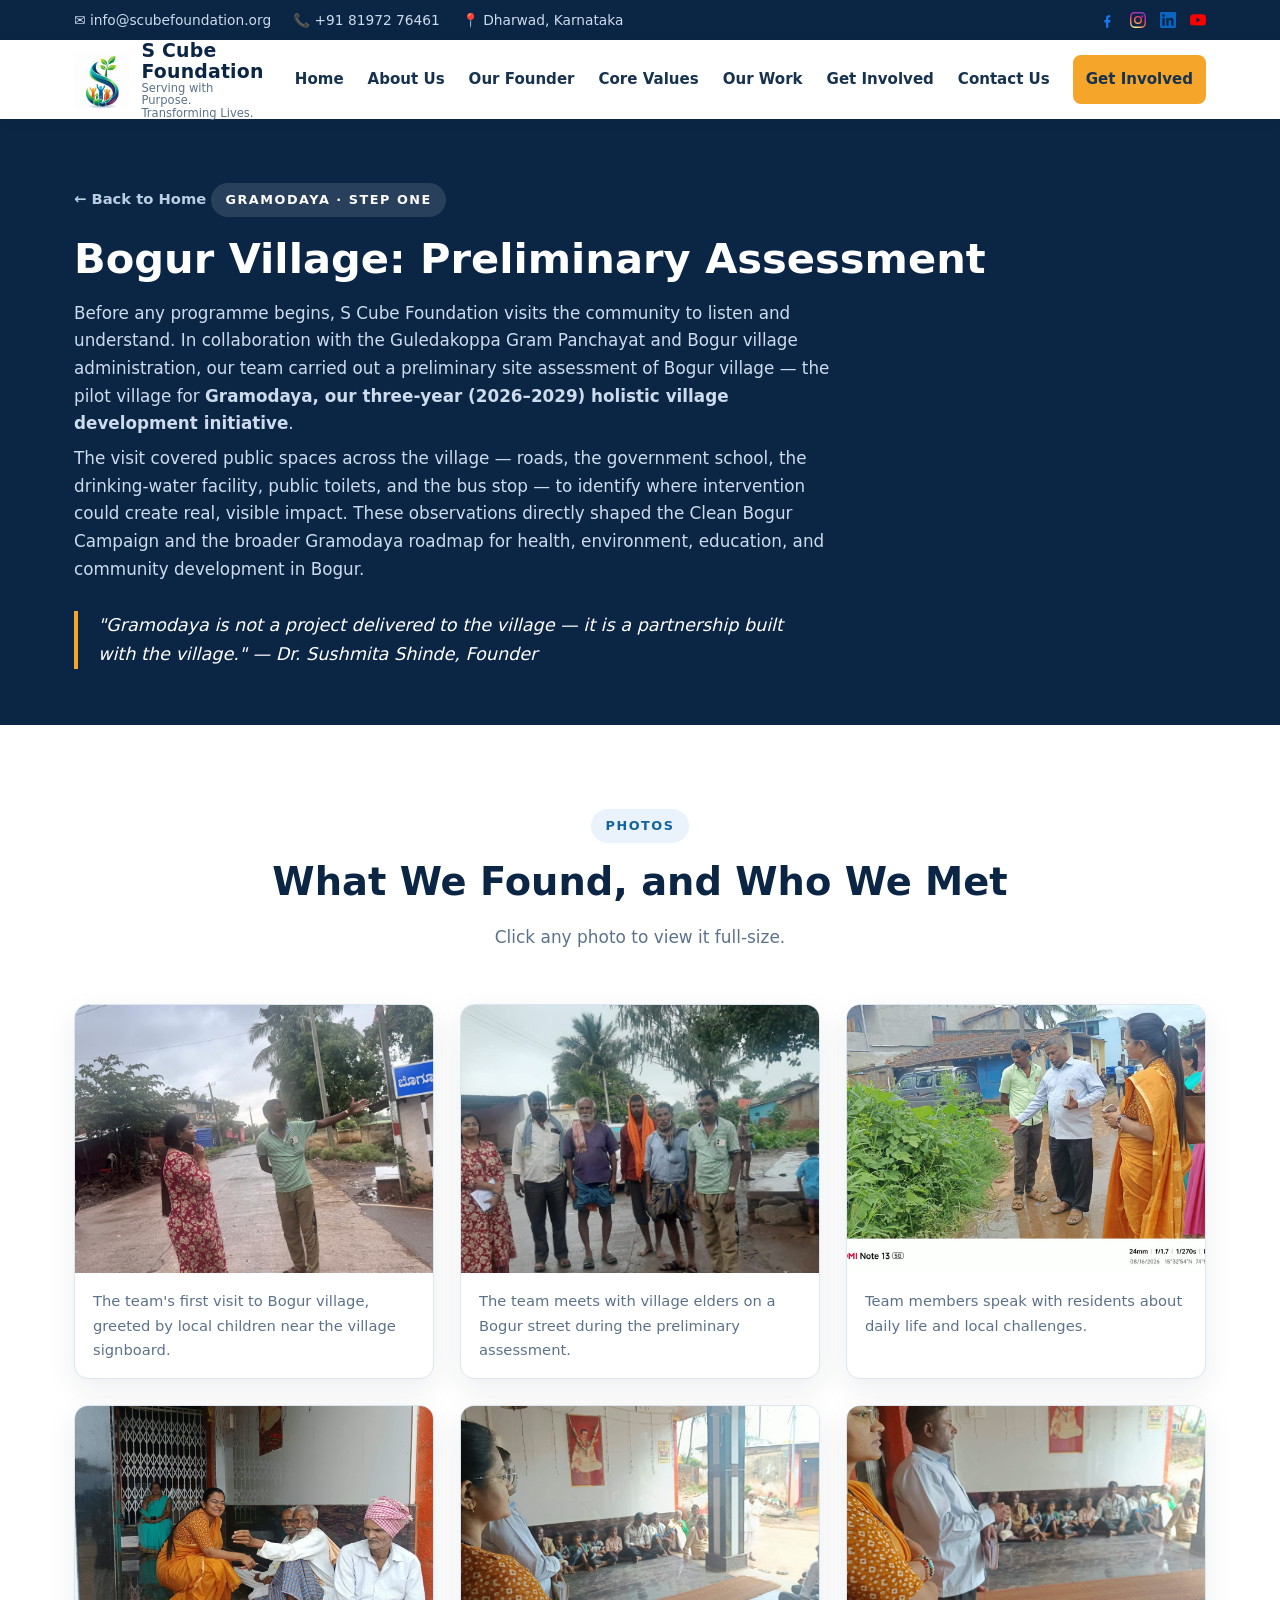
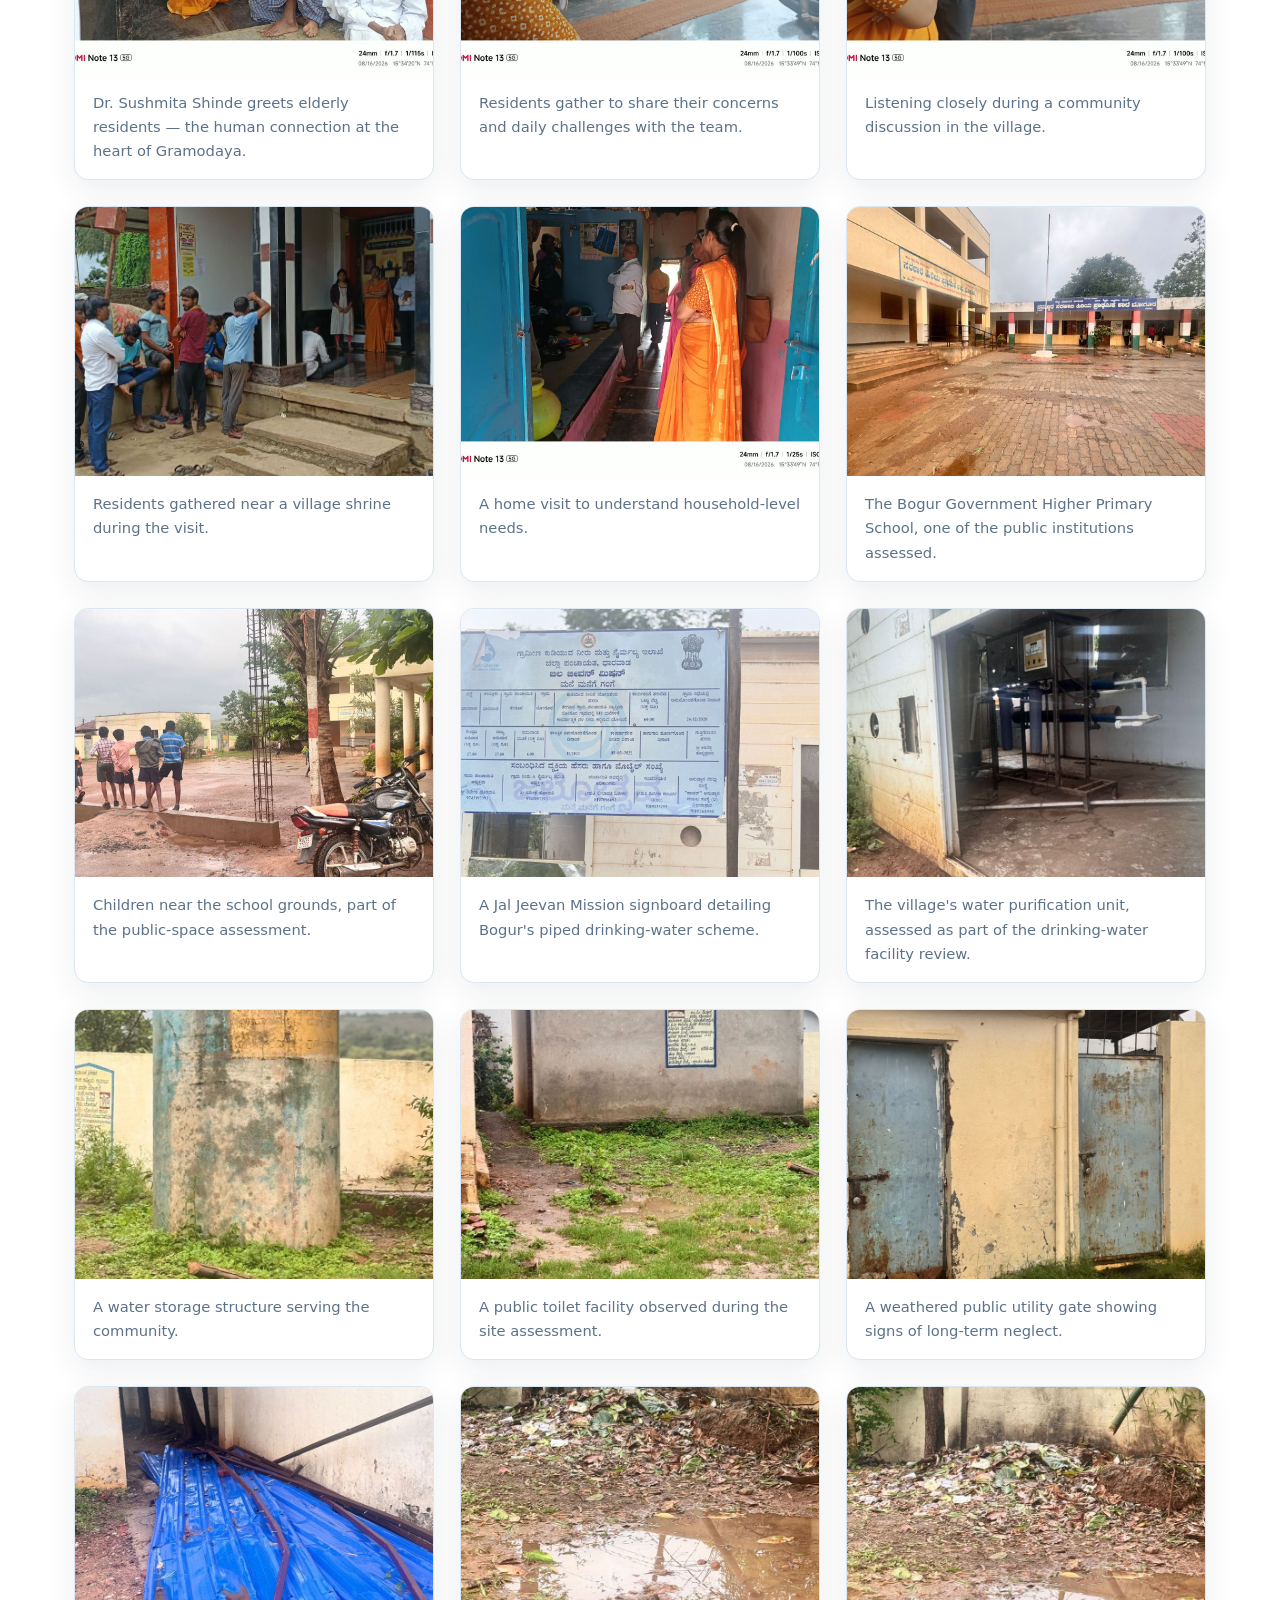
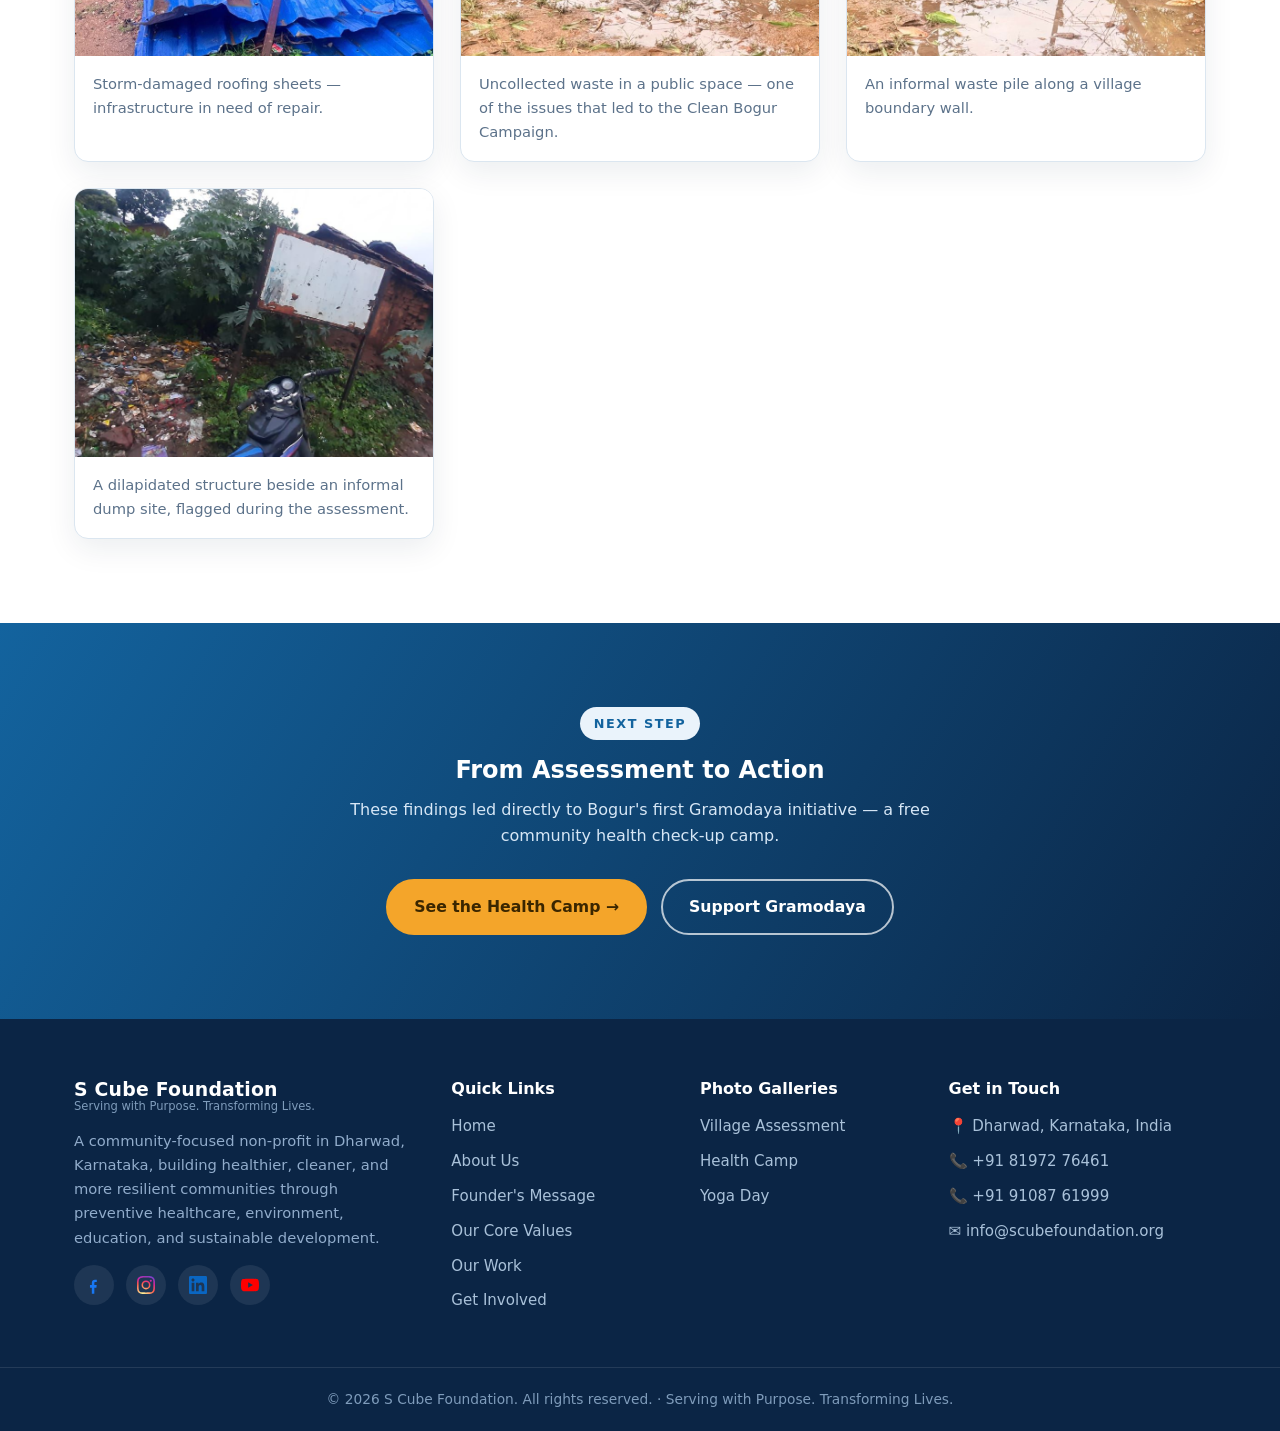
==== gramodaya-assessment.html @ 9aa7d5be "Add Gramodaya photo galleries: village assessment and health camp pages Add dedicated pages for the " ====
<!DOCTYPE html>
<html lang="en">
<head>
  <meta charset="UTF-8" />
  <meta name="viewport" content="width=device-width, initial-scale=1.0" />
  <title>Gramodaya — Bogur Village Assessment | S Cube Foundation</title>
  <meta name="description" content="Photos from S Cube Foundation's preliminary assessment of Bogur village — the first step of Gramodaya, our three-year village development initiative, carried out with the Guledakoppa Gram Panchayat and Bogur village administration." />
  <link rel="canonical" href="https://scubefoundation.org/gramodaya-assessment.html" />
  <link rel="icon" type="image/png" href="assets/logo/logo.png" />
  <link rel="stylesheet" href="css/styles.css" />
</head>
<body>

  <!-- ============ TOP UTILITY BAR ============ -->
  <div class="topbar">
    <div class="container">
      <div class="topbar__contact">
        <a href="mailto:info@scubefoundation.org">✉️ info@scubefoundation.org</a>
        <a href="tel:+918197276461">📞 +91 81972 76461</a>
        <span>📍 Dharwad, Karnataka</span>
      </div>
      <div class="topbar__social">
        <a href="#" aria-label="Facebook"><svg class="social-icon" viewBox="0 0 24 24" fill="#1877F2" aria-hidden="true"><path d="M9.101 23.691v-7.98H6.627v-3.667h2.474v-2.797c0-2.744 1.674-4.242 4.144-4.242 1.174 0 2.182.087 2.475.128v2.867h-1.699c-1.33 0-1.587.632-1.587 1.56v2.484h3.169l-.414 3.667h-2.755v7.98H9.101z"/></svg></a>
        <a href="https://www.instagram.com/scubeofficial_/" target="_blank" rel="noopener" aria-label="Instagram"><svg class="social-icon" viewBox="0 0 24 24" aria-hidden="true"><defs><radialGradient id="ig-grad-topbar" cx="30%" cy="107%" r="150%"><stop offset="0%" stop-color="#fdf497"/><stop offset="5%" stop-color="#fdf497"/><stop offset="45%" stop-color="#fd5949"/><stop offset="60%" stop-color="#d6249f"/><stop offset="90%" stop-color="#285AEB"/></radialGradient></defs><path fill="url(#ig-grad-topbar)" d="M12 2.163c3.204 0 3.584.012 4.85.07 3.252.148 4.771 1.691 4.919 4.919.058 1.265.069 1.645.069 4.849 0 3.205-.012 3.584-.069 4.849-.149 3.225-1.664 4.771-4.919 4.919-1.266.058-1.644.07-4.85.07-3.204 0-3.584-.012-4.849-.07-3.26-.149-4.771-1.699-4.919-4.92-.058-1.265-.07-1.644-.07-4.849 0-3.204.013-3.583.07-4.849.149-3.227 1.664-4.771 4.919-4.919 1.266-.057 1.645-.069 4.849-.069zm0-2.163c-3.259 0-3.667.014-4.947.072-4.358.2-6.78 2.618-6.98 6.98-.059 1.281-.073 1.689-.073 4.948 0 3.259.014 3.668.072 4.948.2 4.358 2.618 6.78 6.98 6.98 1.281.058 1.689.072 4.948.072 3.259 0 3.668-.014 4.948-.072 4.354-.2 6.782-2.618 6.979-6.98.059-1.28.073-1.689.073-4.948 0-3.259-.014-3.667-.072-4.947-.196-4.354-2.617-6.78-6.979-6.98-1.281-.059-1.69-.073-4.949-.073zm0 5.838a6 6 0 1 0 0 12 6 6 0 0 0 0-12zm0 9.891a3.891 3.891 0 1 1 0-7.783 3.891 3.891 0 0 1 0 7.783zm6.406-10.845a1.44 1.44 0 1 0 0 2.881 1.44 1.44 0 0 0 0-2.881z"/></svg></a>
        <a href="#" aria-label="LinkedIn"><svg class="social-icon" viewBox="0 0 24 24" fill="#0A66C2" aria-hidden="true"><path d="M20.447 20.452h-3.554v-5.569c0-1.328-.027-3.037-1.852-3.037-1.853 0-2.136 1.445-2.136 2.939v5.667H9.351V9h3.414v1.561h.046c.477-.9 1.637-1.85 3.37-1.85 3.601 0 4.267 2.37 4.267 5.455v6.286zM5.337 7.433c-1.144 0-2.063-.926-2.063-2.065 0-1.138.92-2.063 2.063-2.063 1.14 0 2.064.925 2.064 2.063 0 1.139-.925 2.065-2.064 2.065zm1.782 13.019H3.555V9h3.564v11.452zM22.225 0H1.771C.792 0 0 .774 0 1.729v20.542C0 23.227.792 24 1.771 24h20.451C23.2 24 24 23.227 24 22.271V1.729C24 .774 23.2 0 22.222 0h.003z"/></svg></a>
        <a href="#" aria-label="YouTube"><svg class="social-icon" viewBox="0 0 24 24" fill="#FF0000" aria-hidden="true"><path d="M23.498 6.186a3.016 3.016 0 0 0-2.122-2.136C19.505 3.545 12 3.545 12 3.545s-7.505 0-9.377.505A3.017 3.017 0 0 0 .502 6.186C0 8.07 0 12 0 12s0 3.93.502 5.814a3.016 3.016 0 0 0 2.122 2.136c1.871.505 9.376.505 9.376.505s7.505 0 9.377-.505a3.015 3.015 0 0 0 2.122-2.136C24 15.93 24 12 24 12s0-3.93-.502-5.814zM9.545 15.568V8.432L15.818 12l-6.273 3.568z"/></svg></a>
      </div>
    </div>
  </div>

  <!-- ============ HEADER ============ -->
  <header class="header">
    <div class="container">
      <a class="brand" href="index.html" aria-label="S Cube Foundation home">
        <img class="brand__logo" src="assets/logo/logo.png" alt="S Cube Foundation logo" />
        <span class="brand__text">
          <span class="brand__name">S Cube Foundation</span>
          <span class="brand__tag">Serving with Purpose. Transforming Lives.</span>
        </span>
      </a>

      <nav class="nav" id="nav" aria-label="Primary">
        <a href="index.html#home">Home</a>
        <a href="index.html#about">About Us</a>
        <a href="index.html#founder">Our Founder</a>
        <a href="index.html#core-values">Core Values</a>
        <a href="index.html#focus">Our Work</a>
        <a href="index.html#get-involved">Get Involved</a>
        <a href="index.html#contact">Contact Us</a>
        <span class="nav__cta"><a class="btn btn--primary" href="index.html#get-involved">Get Involved</a></span>
      </nav>

      <button class="nav-toggle" id="navToggle" aria-label="Toggle menu" aria-expanded="false" aria-controls="nav">
        <span></span><span></span><span></span>
      </button>
    </div>
  </header>

  <!-- ============ PAGE HERO ============ -->
  <section class="page-hero">
    <div class="container">
      <a class="page-hero__back" href="index.html#about">← Back to Home</a>
      <span class="section__eyebrow">Gramodaya · Step One</span>
      <h1 class="page-hero__title">Bogur Village: Preliminary Assessment</h1>
      <p class="page-hero__lead">Before any programme begins, S Cube Foundation visits the community to
         listen and understand. In collaboration with the Guledakoppa Gram Panchayat and Bogur village
         administration, our team carried out a preliminary site assessment of Bogur village — the pilot
         village for <strong>Gramodaya, our three-year (2026–2029) holistic village development
         initiative</strong>.</p>
      <p class="page-hero__lead">The visit covered public spaces across the village — roads, the
         government school, the drinking-water facility, public toilets, and the bus stop — to identify
         where intervention could create real, visible impact. These observations directly shaped the
         Clean Bogur Campaign and the broader Gramodaya roadmap for health, environment, education, and
         community development in Bogur.</p>
      <blockquote class="page-hero__quote">"Gramodaya is not a project delivered to the village — it is
         a partnership built with the village." — Dr. Sushmita Shinde, Founder</blockquote>
    </div>
  </section>

  <!-- ============ PHOTO GRID ============ -->
  <section class="section">
    <div class="container">
      <div class="section__head">
        <span class="section__eyebrow">Photos</span>
        <h2 class="section__title">What We Found, and Who We Met</h2>
        <p class="section__lead">Click any photo to view it full-size.</p>
      </div>

      <div class="photo-grid">
        <div class="photo-grid__item">
          <img src="assets/images/gallery/gramodaya-01.jpg" alt="S Cube Foundation team with Bogur village residents beside the village signboard" data-caption="The S Cube Foundation team's first visit to Bogur village, greeted by local children near the village signboard." loading="lazy" />
          <p>The team's first visit to Bogur village, greeted by local children near the village signboard.</p>
        </div>
        <div class="photo-grid__item">
          <img src="assets/images/gallery/gramodaya-23.jpg" alt="The S Cube Foundation team with village elders during the preliminary assessment" data-caption="The team meets with village elders on a Bogur street during the preliminary assessment." loading="lazy" />
          <p>The team meets with village elders on a Bogur street during the preliminary assessment.</p>
        </div>
        <div class="photo-grid__item">
          <img src="assets/images/gallery/gramodaya-04.jpg" alt="S Cube Foundation team speaking with residents on a Bogur village street" data-caption="Team members speak with residents about daily life and local challenges." loading="lazy" />
          <p>Team members speak with residents about daily life and local challenges.</p>
        </div>
        <div class="photo-grid__item">
          <img src="assets/images/gallery/gramodaya-25.jpg" alt="Dr. Sushmita Shinde greeting elderly residents of Bogur village" data-caption="Dr. Sushmita Shinde greets elderly residents — the human connection at the heart of Gramodaya." loading="lazy" />
          <p>Dr. Sushmita Shinde greets elderly residents — the human connection at the heart of Gramodaya.</p>
        </div>
        <div class="photo-grid__item">
          <img src="assets/images/gallery/gramodaya-02.jpg" alt="Community meeting with Bogur village residents during the preliminary assessment" data-caption="Residents gather to share their concerns and daily challenges with the team." loading="lazy" />
          <p>Residents gather to share their concerns and daily challenges with the team.</p>
        </div>
        <div class="photo-grid__item">
          <img src="assets/images/gallery/gramodaya-03.jpg" alt="S Cube Foundation team listening to residents during the village assessment" data-caption="Listening closely during a community discussion in the village." loading="lazy" />
          <p>Listening closely during a community discussion in the village.</p>
        </div>
        <div class="photo-grid__item">
          <img src="assets/images/gallery/gramodaya-24.jpg" alt="Residents gathered near a village shrine in Bogur" data-caption="Residents gathered near a village shrine during the visit." loading="lazy" />
          <p>Residents gathered near a village shrine during the visit.</p>
        </div>
        <div class="photo-grid__item">
          <img src="assets/images/gallery/gramodaya-05.jpg" alt="Home visit with Bogur village residents during the preliminary assessment" data-caption="A home visit to understand household-level needs." loading="lazy" />
          <p>A home visit to understand household-level needs.</p>
        </div>
        <div class="photo-grid__item">
          <img src="assets/images/gallery/gramodaya-18.jpg" alt="Bogur Government Higher Primary School building" data-caption="The Bogur Government Higher Primary School, one of the public institutions assessed." loading="lazy" />
          <p>The Bogur Government Higher Primary School, one of the public institutions assessed.</p>
        </div>
        <div class="photo-grid__item">
          <img src="assets/images/gallery/gramodaya-20.jpg" alt="Children near the school grounds in Bogur village" data-caption="Children near the school grounds, part of the public-space assessment." loading="lazy" />
          <p>Children near the school grounds, part of the public-space assessment.</p>
        </div>
        <div class="photo-grid__item">
          <img src="assets/images/gallery/gramodaya-14.jpg" alt="Jal Jeevan Mission drinking water scheme signboard in Bogur" data-caption="A Jal Jeevan Mission signboard detailing Bogur's piped drinking-water scheme." loading="lazy" />
          <p>A Jal Jeevan Mission signboard detailing Bogur's piped drinking-water scheme.</p>
        </div>
        <div class="photo-grid__item">
          <img src="assets/images/gallery/gramodaya-15.jpg" alt="Water purification unit assessed during the village visit" data-caption="The village's water purification unit, assessed as part of the drinking-water facility review." loading="lazy" />
          <p>The village's water purification unit, assessed as part of the drinking-water facility review.</p>
        </div>
        <div class="photo-grid__item">
          <img src="assets/images/gallery/gramodaya-16.jpg" alt="Water storage structure in Bogur village" data-caption="A water storage structure serving the community." loading="lazy" />
          <p>A water storage structure serving the community.</p>
        </div>
        <div class="photo-grid__item">
          <img src="assets/images/gallery/gramodaya-12.jpg" alt="Public toilet facility observed during the site assessment" data-caption="A public toilet facility observed during the site assessment." loading="lazy" />
          <p>A public toilet facility observed during the site assessment.</p>
        </div>
        <div class="photo-grid__item">
          <img src="assets/images/gallery/gramodaya-19.jpg" alt="Weathered public utility gate in Bogur village" data-caption="A weathered public utility gate showing signs of long-term neglect." loading="lazy" />
          <p>A weathered public utility gate showing signs of long-term neglect.</p>
        </div>
        <div class="photo-grid__item">
          <img src="assets/images/gallery/gramodaya-17.jpg" alt="Storm-damaged roofing sheets in Bogur village" data-caption="Storm-damaged roofing sheets — infrastructure in need of repair." loading="lazy" />
          <p>Storm-damaged roofing sheets — infrastructure in need of repair.</p>
        </div>
        <div class="photo-grid__item">
          <img src="assets/images/gallery/gramodaya-13.jpg" alt="Uncollected waste in a public space in Bogur village" data-caption="Uncollected waste in a public space — one of the issues that led to the Clean Bogur Campaign." loading="lazy" />
          <p>Uncollected waste in a public space — one of the issues that led to the Clean Bogur Campaign.</p>
        </div>
        <div class="photo-grid__item">
          <img src="assets/images/gallery/gramodaya-21.jpg" alt="Informal waste pile along a village boundary wall" data-caption="An informal waste pile along a village boundary wall." loading="lazy" />
          <p>An informal waste pile along a village boundary wall.</p>
        </div>
        <div class="photo-grid__item">
          <img src="assets/images/gallery/gramodaya-22.jpg" alt="Dilapidated structure beside an informal dump site" data-caption="A dilapidated structure beside an informal dump site, flagged during the assessment." loading="lazy" />
          <p>A dilapidated structure beside an informal dump site, flagged during the assessment.</p>
        </div>
      </div>
    </div>
  </section>

  <!-- ============ NEXT STEP CTA ============ -->
  <section class="section cta">
    <div class="container">
      <span class="section__eyebrow">Next Step</span>
      <h2>From Assessment to Action</h2>
      <p class="cta__lead">These findings led directly to Bogur's first Gramodaya initiative — a free
         community health check-up camp.</p>
      <div class="cta__actions">
        <a class="btn btn--primary" href="gramodaya-health-camp.html">See the Health Camp →</a>
        <a class="btn btn--ghost" href="index.html#contact">Support Gramodaya</a>
      </div>
    </div>
  </section>

  <!-- ============ FOOTER ============ -->
  <footer class="footer">
    <div class="container">
      <div class="footer__grid">
        <div class="footer__brand">
          <span class="brand__text">
            <span class="brand__name">S Cube Foundation</span>
            <span class="brand__tag">Serving with Purpose. Transforming Lives.</span>
          </span>
          <p class="footer__about">A community-focused non-profit in Dharwad, Karnataka, building
             healthier, cleaner, and more resilient communities through preventive healthcare,
             environment, education, and sustainable development.</p>
          <div class="footer__social">
            <a href="#" aria-label="Facebook"><svg class="social-icon" viewBox="0 0 24 24" fill="#1877F2" aria-hidden="true"><path d="M9.101 23.691v-7.98H6.627v-3.667h2.474v-2.797c0-2.744 1.674-4.242 4.144-4.242 1.174 0 2.182.087 2.475.128v2.867h-1.699c-1.33 0-1.587.632-1.587 1.56v2.484h3.169l-.414 3.667h-2.755v7.98H9.101z"/></svg></a>
            <a href="https://www.instagram.com/scubeofficial_/" target="_blank" rel="noopener" aria-label="Instagram"><svg class="social-icon" viewBox="0 0 24 24" aria-hidden="true"><defs><radialGradient id="ig-grad-footer" cx="30%" cy="107%" r="150%"><stop offset="0%" stop-color="#fdf497"/><stop offset="5%" stop-color="#fdf497"/><stop offset="45%" stop-color="#fd5949"/><stop offset="60%" stop-color="#d6249f"/><stop offset="90%" stop-color="#285AEB"/></radialGradient></defs><path fill="url(#ig-grad-footer)" d="M12 2.163c3.204 0 3.584.012 4.85.07 3.252.148 4.771 1.691 4.919 4.919.058 1.265.069 1.645.069 4.849 0 3.205-.012 3.584-.069 4.849-.149 3.225-1.664 4.771-4.919 4.919-1.266.058-1.644.07-4.85.07-3.204 0-3.584-.012-4.849-.07-3.26-.149-4.771-1.699-4.919-4.92-.058-1.265-.07-1.644-.07-4.849 0-3.204.013-3.583.07-4.849.149-3.227 1.664-4.771 4.919-4.919 1.266-.057 1.645-.069 4.849-.069zm0-2.163c-3.259 0-3.667.014-4.947.072-4.358.2-6.78 2.618-6.98 6.98-.059 1.281-.073 1.689-.073 4.948 0 3.259.014 3.668.072 4.948.2 4.358 2.618 6.78 6.98 6.98 1.281.058 1.689.072 4.948.072 3.259 0 3.668-.014 4.948-.072 4.354-.2 6.782-2.618 6.979-6.98.059-1.28.073-1.689.073-4.948 0-3.259-.014-3.667-.072-4.947-.196-4.354-2.617-6.78-6.979-6.98-1.281-.059-1.69-.073-4.949-.073zm0 5.838a6 6 0 1 0 0 12 6 6 0 0 0 0-12zm0 9.891a3.891 3.891 0 1 1 0-7.783 3.891 3.891 0 0 1 0 7.783zm6.406-10.845a1.44 1.44 0 1 0 0 2.881 1.44 1.44 0 0 0 0-2.881z"/></svg></a>
            <a href="#" aria-label="LinkedIn"><svg class="social-icon" viewBox="0 0 24 24" fill="#0A66C2" aria-hidden="true"><path d="M20.447 20.452h-3.554v-5.569c0-1.328-.027-3.037-1.852-3.037-1.853 0-2.136 1.445-2.136 2.939v5.667H9.351V9h3.414v1.561h.046c.477-.9 1.637-1.85 3.37-1.85 3.601 0 4.267 2.37 4.267 5.455v6.286zM5.337 7.433c-1.144 0-2.063-.926-2.063-2.065 0-1.138.92-2.063 2.063-2.063 1.14 0 2.064.925 2.064 2.063 0 1.139-.925 2.065-2.064 2.065zm1.782 13.019H3.555V9h3.564v11.452zM22.225 0H1.771C.792 0 0 .774 0 1.729v20.542C0 23.227.792 24 1.771 24h20.451C23.2 24 24 23.227 24 22.271V1.729C24 .774 23.2 0 22.222 0h.003z"/></svg></a>
            <a href="#" aria-label="YouTube"><svg class="social-icon" viewBox="0 0 24 24" fill="#FF0000" aria-hidden="true"><path d="M23.498 6.186a3.016 3.016 0 0 0-2.122-2.136C19.505 3.545 12 3.545 12 3.545s-7.505 0-9.377.505A3.017 3.017 0 0 0 .502 6.186C0 8.07 0 12 0 12s0 3.93.502 5.814a3.016 3.016 0 0 0 2.122 2.136c1.871.505 9.376.505 9.376.505s7.505 0 9.377-.505a3.015 3.015 0 0 0 2.122-2.136C24 15.93 24 12 24 12s0-3.93-.502-5.814zM9.545 15.568V8.432L15.818 12l-6.273 3.568z"/></svg></a>
          </div>
        </div>

        <div>
          <h4>Quick Links</h4>
          <ul class="footer__links">
            <li><a href="index.html#home">Home</a></li>
            <li><a href="index.html#about">About Us</a></li>
            <li><a href="index.html#founder">Founder's Message</a></li>
            <li><a href="index.html#core-values">Our Core Values</a></li>
            <li><a href="index.html#focus">Our Work</a></li>
            <li><a href="index.html#get-involved">Get Involved</a></li>
          </ul>
        </div>

        <div>
          <h4>Photo Galleries</h4>
          <ul class="footer__links">
            <li><a href="gramodaya-assessment.html">Village Assessment</a></li>
            <li><a href="gramodaya-health-camp.html">Health Camp</a></li>
            <li><a href="yoga-day.html">Yoga Day</a></li>
          </ul>
        </div>

        <div>
          <h4>Get in Touch</h4>
          <ul class="footer__links">
            <li>📍 Dharwad, Karnataka, India</li>
            <li>📞 <a href="tel:+918197276461">+91 81972 76461</a></li>
            <li>📞 <a href="tel:+919108761999">+91 91087 61999</a></li>
            <li>✉️ <a href="mailto:info@scubefoundation.org">info@scubefoundation.org</a></li>
          </ul>
        </div>
      </div>
    </div>
    <div class="footer__bar">
      <div class="container">
        © <span id="year"></span> S Cube Foundation. All rights reserved. · Serving with Purpose. Transforming Lives.
      </div>
    </div>
  </footer>

  <!-- Fullscreen lightbox -->
  <div class="lightbox" id="lightbox" role="dialog" aria-modal="true" aria-hidden="true">
    <div class="lightbox__backdrop" id="lightboxBackdrop"></div>
    <button class="lightbox__close" id="lightboxClose" aria-label="Close">✕</button>
    <button class="lightbox__arrow lightbox__arrow--prev" id="lightboxPrev" aria-label="Previous photo">‹</button>
    <img class="lightbox__img" id="lightboxImg" src="" alt="" />
    <button class="lightbox__arrow lightbox__arrow--next" id="lightboxNext" aria-label="Next photo">›</button>
    <p class="lightbox__caption" id="lightboxCaption"></p>
    <div class="lightbox__counter" id="lightboxCounter"></div>
  </div>

  <script src="js/main.js"></script>
</body>
</html>
---- css/styles.css ----
/* ==========================================================================
   S Cube Foundation — Stylesheet
   Design brief: professional organization, not a charity.
   Palette: healthcare blue + white, warm accent. Reference: Akshaya Patra.
   ========================================================================== */

/* ---------- Design tokens ---------- */
:root {
  /* Brand colours */
  --navy:        #0b2545;   /* deep trustworthy navy */
  --blue:        #13639e;   /* primary mid-blue */
  --blue-bright: #1f7fc4;   /* hover / active */
  --sky:         #eaf3fb;   /* very light blue background */
  --sky-2:       #e4edf6;   /* deeper tint for alternating section bands */
  --teal:        #0d9488;   /* secondary support colour */

  /* Warm accent (CTA) */
  --accent:      #f4a52a;   /* amber */
  --accent-dark: #d98a12;
  --green:       #2e9c5a;   /* environment / success */

  /* Neutrals */
  --ink:         #16324f;   /* body text on light */
  --muted:       #5c728a;   /* secondary text */
  --line:        #dbe6f0;   /* borders */
  --white:       #ffffff;

  /* Structure */
  --container: 1180px;
  --radius:    14px;
  --radius-sm: 10px;
  --shadow:    0 10px 30px rgba(11, 37, 69, 0.08);
  --shadow-lg: 0 18px 50px rgba(11, 37, 69, 0.14);
  --transition: 0.25s ease;

  --font: "Segoe UI", system-ui, -apple-system, "Helvetica Neue", Arial, sans-serif;
}

/* ---------- Reset-ish ---------- */
* { box-sizing: border-box; }
html { scroll-behavior: smooth; scroll-padding-top: 96px; }
body {
  margin: 0;
  font-family: var(--font);
  color: var(--ink);
  background: var(--white);
  line-height: 1.65;
  -webkit-font-smoothing: antialiased;
}
img { max-width: 100%; display: block; }
a { color: var(--blue); text-decoration: none; }
h1, h2, h3, h4 { color: var(--navy); line-height: 1.2; margin: 0 0 0.5em; font-weight: 700; }
p { margin: 0 0 1em; }
ul { margin: 0; padding: 0; }

/* ---------- Layout helpers ---------- */
.container { width: 100%; max-width: var(--container); margin: 0 auto; padding: 0 24px; }
.section { padding: 84px 0; }
.section--tint { background: var(--sky-2); border-top: 1px solid var(--line); border-bottom: 1px solid var(--line); }
.section--navy { background: var(--navy); color: #dce8f4; }
.section__head { text-align: center; max-width: 760px; margin: 0 auto 52px; }
.section__eyebrow {
  display: inline-block; font-size: 0.8rem; font-weight: 700; letter-spacing: 0.12em;
  text-transform: uppercase; color: var(--blue); background: var(--sky);
  padding: 6px 14px; border-radius: 100px; margin-bottom: 16px;
}
.section__title { font-size: clamp(1.7rem, 3vw, 2.4rem); }
.section__lead { color: var(--muted); font-size: 1.06rem; }
.section--navy .section__title,
.section--navy .section__eyebrow { color: #fff; }
.section--navy .section__eyebrow { background: rgba(255,255,255,0.12); }
.section--navy .section__lead { color: #b9cde3; }

/* ---------- Buttons ---------- */
.btn {
  display: inline-flex; align-items: center; justify-content: center; gap: 8px;
  font-size: 0.98rem; font-weight: 600; padding: 13px 26px; border-radius: 100px;
  border: 2px solid transparent; cursor: pointer; transition: var(--transition);
  white-space: nowrap;
}
.btn--primary { background: var(--accent); color: #3a2600; border-color: var(--accent); }
.btn--primary:hover { background: var(--accent-dark); border-color: var(--accent-dark); transform: translateY(-2px); }
.btn--solid { background: var(--blue); color: #fff; border-color: var(--blue); }
.btn--solid:hover { background: var(--blue-bright); border-color: var(--blue-bright); transform: translateY(-2px); }
.btn--ghost { background: transparent; color: #fff; border-color: rgba(255,255,255,0.7); }
.btn--ghost:hover { background: rgba(255,255,255,0.14); border-color: #fff; }
.btn--outline { background: transparent; color: var(--blue); border-color: var(--line); }
.btn--outline:hover { border-color: var(--blue); background: var(--sky); }

/* ==========================================================================
   HEADER
   ========================================================================== */
.topbar { background: var(--navy); color: #cddcec; font-size: 0.86rem; }
.topbar .container { display: flex; justify-content: space-between; align-items: center; gap: 16px; min-height: 40px; }
.topbar a { color: #cddcec; }
.topbar a:hover { color: #fff; }
.topbar__contact { display: flex; gap: 22px; flex-wrap: wrap; }
.topbar__social { display: flex; gap: 14px; align-items: center; }
.topbar__social a { display: grid; place-items: center; }
.topbar__social .social-icon { width: 16px; height: 16px; }

.header { position: sticky; top: 0; z-index: 100; background: #fff; box-shadow: 0 2px 14px rgba(11,37,69,0.06); }
.header .container { display: flex; align-items: center; justify-content: space-between; min-height: 76px; gap: 20px; }

.brand { display: flex; align-items: center; gap: 12px; }
.brand__logo { height: 58px; width: auto; }
.brand__text { display: flex; flex-direction: column; line-height: 1.1; }
.brand__name { font-weight: 800; color: var(--navy); font-size: 1.18rem; letter-spacing: 0.2px; }
.brand__tag { font-size: 0.72rem; color: var(--muted); font-weight: 500; }

.nav { display: flex; align-items: center; gap: 2px; }
.nav a {
  color: var(--ink); font-weight: 600; font-size: 0.94rem; padding: 10px 11px;
  border-radius: 8px; transition: var(--transition); white-space: nowrap;
}
.nav a:hover { color: var(--blue); background: var(--sky); }
.nav__cta { margin-left: 10px; }

.nav-toggle {
  display: none; background: none; border: 0; cursor: pointer; padding: 8px;
  width: 44px; height: 44px;
}
.nav-toggle span { display: block; width: 24px; height: 2.5px; background: var(--navy); margin: 5px auto; border-radius: 2px; transition: var(--transition); }
.nav-toggle.is-open span:nth-child(1) { transform: translateY(7.5px) rotate(45deg); }
.nav-toggle.is-open span:nth-child(2) { opacity: 0; }
.nav-toggle.is-open span:nth-child(3) { transform: translateY(-7.5px) rotate(-45deg); }

/* ==========================================================================
   HERO
   ========================================================================== */
.hero { position: relative; overflow: hidden; }
.hero__slides { position: relative; height: min(80vh, 640px); }
.hero__slide {
  position: absolute; inset: 0; opacity: 0; transition: opacity 1s ease;
  background-size: cover; background-position: center;
}
.hero__slide.is-active { opacity: 1; }
.hero__slide::after {
  content: ""; position: absolute; inset: 0;
  background: linear-gradient(105deg, rgba(11,37,69,0.88) 0%, rgba(11,37,69,0.6) 45%, rgba(11,37,69,0.25) 100%);
}
.hero__inner {
  position: absolute; inset: 0; z-index: 2; display: flex; align-items: center;
}
.hero__content { max-width: 640px; color: #fff; }
.hero__badge {
  display: inline-block; font-size: 0.8rem; font-weight: 700; letter-spacing: 0.1em;
  text-transform: uppercase; padding: 7px 16px; border-radius: 100px;
  background: rgba(255,255,255,0.14); border: 1px solid rgba(255,255,255,0.25); margin-bottom: 20px;
}
.hero__title { color: #fff; font-size: clamp(2rem, 4.5vw, 3.3rem); margin-bottom: 18px; }
.hero__sub { font-size: clamp(1rem, 2vw, 1.25rem); color: #dbe8f5; font-weight: 500; margin-bottom: 30px; }
.hero__actions { display: flex; gap: 14px; flex-wrap: wrap; }

.hero__dots { position: absolute; bottom: 24px; left: 0; right: 0; z-index: 3; display: flex; gap: 10px; justify-content: center; }
.hero__dot { width: 11px; height: 11px; border-radius: 50%; border: 0; background: rgba(255,255,255,0.45); cursor: pointer; transition: var(--transition); }
.hero__dot.is-active { background: var(--accent); width: 30px; border-radius: 6px; }
.hero__arrow {
  position: absolute; top: 50%; transform: translateY(-50%); z-index: 3;
  width: 46px; height: 46px; border-radius: 50%; border: 0; cursor: pointer;
  background: rgba(255,255,255,0.18); color: #fff; font-size: 1.4rem; line-height: 1;
  display: grid; place-items: center; transition: var(--transition);
}
.hero__arrow:hover { background: rgba(255,255,255,0.35); }
.hero__arrow--prev { left: 20px; }
.hero__arrow--next { right: 20px; }

/* ==========================================================================
   WHO WE ARE
   ========================================================================== */
.about__grid { display: grid; grid-template-columns: 1.1fr 0.9fr; gap: 54px; align-items: start; }
.about__media { position: sticky; top: 110px; }
.about__media img { border-radius: var(--radius); box-shadow: var(--shadow-lg); width: 100%; aspect-ratio: 4/3; object-fit: cover; }
.about__badge {
  position: absolute; bottom: -22px; left: -22px; background: var(--blue); color: #fff;
  padding: 18px 22px; border-radius: var(--radius); box-shadow: var(--shadow-lg); max-width: 210px;
}
.about__badge strong { font-size: 1.9rem; display: block; color: #fff; }
.about__badge span { font-size: 0.85rem; color: #d7e7f6; }
.about__text p { color: #40566d; }
.about__actions { display: flex; align-items: center; gap: 22px; flex-wrap: wrap; margin: 28px 0 0; }
.about__founder-link { font-weight: 700; font-size: 0.95rem; color: var(--blue); }
.about__founder-link:hover { color: var(--blue-bright); }

.about__block { margin-top: 30px; }
.about__subhead {
  font-size: clamp(1.3rem, 2.2vw, 1.6rem); font-weight: 800; color: var(--navy); margin: 0 0 10px;
}
.about__subhead::before { content: ""; display: block; width: 46px; height: 4px; border-radius: 2px; background: var(--accent); margin-bottom: 10px; }
.about__block-lead { font-size: 1.02rem; font-weight: 600; color: var(--navy); margin-bottom: 8px; }
.about__block p { color: #40566d; margin-bottom: 0.7em; }

.conviction-list { list-style: none; margin: 10px 0 12px; }
.conviction-list li {
  display: flex; align-items: flex-start; gap: 12px; padding: 8px 0; border-bottom: 1px solid var(--line);
  font-weight: 600; color: var(--navy); font-size: 1rem;
}
.conviction-list li:last-child { border-bottom: 0; }
.conviction-list li::before {
  content: "✓"; flex-shrink: 0; width: 22px; height: 22px; border-radius: 50%; background: var(--sky);
  color: var(--blue); display: grid; place-items: center; font-size: 0.7rem; font-weight: 800; margin-top: 2px;
}

.process-flow { display: flex; flex-wrap: wrap; align-items: center; gap: 10px; margin: 14px 0; }
.process-flow__step {
  background: var(--sky); color: var(--blue); font-weight: 700; font-size: 0.94rem;
  padding: 10px 20px; border-radius: 100px;
}
.process-flow__arrow { color: var(--muted); font-size: 1.1rem; }

.mv-grid { display: grid; grid-template-columns: 1fr 1fr; gap: 24px; margin-top: 48px; }
.mv-card {
  background: #fff; border: 1px solid var(--line); border-left: 5px solid var(--blue);
  border-radius: var(--radius); padding: 30px 30px; box-shadow: var(--shadow);
}
.mv-card--vision { border-left-color: var(--green); }
.mv-card h3 { display: flex; align-items: center; gap: 10px; font-size: 1.25rem; }
.mv-card__icon { font-size: 1.4rem; }
.mv-card p { color: #40566d; margin: 0; }

/* ==========================================================================
   FOUNDER'S MESSAGE
   ========================================================================== */
.founder {
  max-width: 760px; margin: 0 auto; background: #fff; border: 1px solid var(--line);
  border-radius: var(--radius); padding: 44px 48px; box-shadow: var(--shadow);
}
.founder__quote {
  margin: 0 0 30px; font-size: 1.28rem; font-style: italic; color: var(--navy);
  border-left: 4px solid var(--accent); padding-left: 22px; font-weight: 600; line-height: 1.5;
}
.founder__body { color: #40566d; position: relative; overflow: hidden; max-height: 230px; transition: max-height 0.5s ease; }
.founder__body:not(.is-expanded)::after {
  content: ""; position: absolute; bottom: 0; left: 0; right: 0; height: 90px;
  background: linear-gradient(to bottom, rgba(255,255,255,0), #fff);
}
.founder__body.is-expanded { max-height: 4000px; }
.founder__emphasis { font-style: italic; color: var(--navy); font-weight: 600; }
.founder__signoff { margin-top: 24px; }
.founder__toggle {
  display: block; margin: 24px auto 0; background: none; border: 0; color: var(--blue);
  font-weight: 700; font-size: 0.95rem; cursor: pointer; padding: 8px;
}
.founder__toggle:hover { text-decoration: underline; }

/* ==========================================================================
   CORE VALUES
   ========================================================================== */
.values-grid { display: grid; grid-template-columns: repeat(auto-fit, minmax(210px, 1fr)); gap: 22px; }
.value-card {
  display: flex; flex-direction: column; align-items: center; text-align: center; gap: 14px;
  background: #fff; border: 1px solid var(--line); border-radius: var(--radius); padding: 32px 20px;
  cursor: pointer; transition: var(--transition); font-family: inherit; width: 100%;
}
.value-card:hover, .value-card:focus-visible { transform: translateY(-6px); box-shadow: var(--shadow-lg); border-color: transparent; }
.value-card__icon {
  width: 64px; height: 64px; border-radius: 50%; display: grid; place-items: center;
  font-size: 1.75rem; background: var(--sky);
}
.value-card h3 { margin: 0; font-size: 1.05rem; }

.value-modal {
  position: fixed; inset: 0; z-index: 300; display: grid; place-items: center; padding: 20px;
  visibility: hidden; opacity: 0; transition: opacity 0.25s ease, visibility 0.25s ease;
}
.value-modal.is-open { visibility: visible; opacity: 1; }
.value-modal__backdrop { position: absolute; inset: 0; background: rgba(11,37,69,0.55); }
.value-modal__panel {
  position: relative; background: #fff; border-radius: var(--radius); box-shadow: var(--shadow-lg);
  padding: 42px; max-width: 460px; width: 100%; text-align: center;
  transform: translateY(16px); transition: transform 0.25s ease;
}
.value-modal.is-open .value-modal__panel { transform: translateY(0); }
.value-modal__close {
  position: absolute; top: 14px; right: 14px; width: 36px; height: 36px; border-radius: 50%;
  border: 0; background: var(--sky); color: var(--blue); font-size: 1rem; cursor: pointer;
}
.value-modal__close:hover { background: var(--blue); color: #fff; }
.value-modal__icon {
  display: inline-grid; place-items: center; width: 72px; height: 72px; border-radius: 50%;
  background: var(--sky); font-size: 2rem; margin-bottom: 18px;
}
.value-modal__panel h3 { margin-bottom: 12px; }
.value-modal__panel p { color: var(--muted); margin: 0; }

/* ---------- Focus areas ---------- */
.focus-grid {
  display: grid; grid-template-columns: repeat(auto-fit, minmax(250px, 1fr)); gap: 24px;
}
.focus-card {
  display: block; background: #fff; border: 1px solid var(--line); border-radius: var(--radius);
  padding: 30px 26px; transition: var(--transition); position: relative; overflow: hidden;
}
.focus-card::before {
  content: ""; position: absolute; top: 0; left: 0; right: 0; height: 4px;
  background: var(--blue); transform: scaleX(0); transform-origin: left; transition: var(--transition);
}
.focus-card:hover { transform: translateY(-6px); box-shadow: var(--shadow-lg); border-color: transparent; }
.focus-card:hover::before { transform: scaleX(1); }
.focus-card__icon {
  width: 58px; height: 58px; border-radius: 14px; display: grid; place-items: center;
  font-size: 1.7rem; background: var(--sky); margin-bottom: 18px;
}
.focus-card h3 { font-size: 1.16rem; margin-bottom: 8px; }
.focus-card p { color: var(--muted); font-size: 0.95rem; margin-bottom: 14px; }
.focus-card__more { font-weight: 700; font-size: 0.9rem; color: var(--blue); }
.focus-card__more::after { content: " →"; }

/* ==========================================================================
   IMPACT
   ========================================================================== */
.impact-grid {
  display: grid; grid-template-columns: repeat(auto-fit, minmax(150px, 1fr)); gap: 22px;
}
.stat {
  text-align: center; background: rgba(255,255,255,0.06); border: 1px solid rgba(255,255,255,0.12);
  border-radius: var(--radius); padding: 30px 16px; transition: var(--transition);
}
.stat:hover { background: rgba(255,255,255,0.1); transform: translateY(-4px); }
.stat__icon { font-size: 1.8rem; }
.stat__num { font-size: 2.3rem; font-weight: 800; color: #fff; line-height: 1; margin: 12px 0 6px; }
.stat__num .plus { color: var(--accent); }
.stat__label { font-size: 0.9rem; color: #b9cde3; }

/* ==========================================================================
   FEATURED INITIATIVES
   ========================================================================== */
.cards-grid { display: grid; grid-template-columns: repeat(auto-fit, minmax(300px, 1fr)); gap: 28px; }
.init-card {
  background: #fff; border: 1px solid var(--line); border-radius: var(--radius);
  overflow: hidden; box-shadow: var(--shadow); transition: var(--transition); display: flex; flex-direction: column;
}
.init-card:hover { transform: translateY(-6px); box-shadow: var(--shadow-lg); }
.init-card__media { position: relative; aspect-ratio: 16/10; overflow: hidden; }
.init-card__media img { width: 100%; height: 100%; object-fit: cover; transition: transform 0.5s ease; }
.init-card:hover .init-card__media img { transform: scale(1.06); }
.init-card__tag {
  position: absolute; top: 14px; left: 14px; background: var(--accent); color: #3a2600;
  font-size: 0.74rem; font-weight: 700; padding: 5px 12px; border-radius: 100px; text-transform: uppercase; letter-spacing: 0.04em;
}
.init-card__body { padding: 24px; display: flex; flex-direction: column; flex: 1; }
.init-card__body h3 { font-size: 1.16rem; margin-bottom: 10px; }
.init-card__body p { color: var(--muted); font-size: 0.95rem; }
.init-card__more { margin-top: auto; font-weight: 700; color: var(--blue); font-size: 0.92rem; }
.init-card__more::after { content: " →"; }
.init-card--gallery { cursor: pointer; }
.init-card--gallery:focus-visible { outline: 3px solid var(--accent); outline-offset: 2px; }

/* ---------- About media as gallery trigger ---------- */
.about__media--gallery { cursor: pointer; }
.about__media-hint {
  position: absolute; top: 14px; right: 14px; background: rgba(11,37,69,0.72); color: #fff;
  font-size: 0.78rem; font-weight: 700; padding: 7px 14px; border-radius: 100px;
  opacity: 0; transform: translateY(-4px); transition: var(--transition);
}
.about__media--gallery:hover .about__media-hint,
.about__media--gallery:focus-visible .about__media-hint { opacity: 1; transform: translateY(0); }

/* ==========================================================================
   GALLERY PAGES (assessment / health camp / yoga day)
   ========================================================================== */
.page-hero { background: var(--navy); color: #dce8f4; padding: 64px 0 56px; }
.page-hero .section__eyebrow { color: #fff; background: rgba(255,255,255,0.12); }
.page-hero__title { color: #fff; font-size: clamp(1.9rem, 3.4vw, 2.6rem); margin-bottom: 16px; }
.page-hero__lead { color: #cddcec; font-size: 1.05rem; max-width: 760px; }
.page-hero__lead + .page-hero__lead { margin-top: -0.6em; }
.page-hero__back { display: inline-flex; align-items: center; gap: 6px; color: #b9cde3; font-weight: 600; font-size: 0.92rem; margin-bottom: 22px; }
.page-hero__back:hover { color: #fff; }
.page-hero__quote {
  margin: 28px 0 0; font-size: 1.1rem; font-style: italic; color: #fff;
  border-left: 4px solid var(--accent); padding-left: 20px; max-width: 720px;
}

.photo-grid { display: grid; grid-template-columns: repeat(auto-fit, minmax(280px, 1fr)); gap: 26px; }
.photo-grid__item {
  background: #fff; border: 1px solid var(--line); border-radius: var(--radius);
  overflow: hidden; box-shadow: var(--shadow); transition: var(--transition);
}
.photo-grid__item:hover { transform: translateY(-4px); box-shadow: var(--shadow-lg); }
.photo-grid__item img { width: 100%; aspect-ratio: 4/3; object-fit: cover; cursor: pointer; display: block; }
.photo-grid__item p { padding: 16px 18px; margin: 0; color: var(--muted); font-size: 0.92rem; }

/* ---------- Fullscreen lightbox ---------- */
.lightbox {
  position: fixed; inset: 0; z-index: 500; display: grid; place-items: center; padding: 20px;
  visibility: hidden; opacity: 0; transition: opacity 0.25s ease, visibility 0.25s ease;
}
.lightbox.is-open { visibility: visible; opacity: 1; }
.lightbox__backdrop { position: absolute; inset: 0; background: rgba(11,37,69,0.92); }
.lightbox__img { position: relative; max-width: min(92vw, 1100px); max-height: 78vh; border-radius: 8px; box-shadow: var(--shadow-lg); }
.lightbox__caption {
  position: relative; color: #fff; text-align: center; max-width: min(92vw, 700px);
  margin-top: 14px; font-size: 0.95rem;
}
.lightbox__close, .lightbox__arrow {
  position: absolute; z-index: 2; background: rgba(255,255,255,0.14); color: #fff; border: 0;
  cursor: pointer; display: grid; place-items: center; transition: var(--transition);
}
.lightbox__close:hover, .lightbox__arrow:hover { background: rgba(255,255,255,0.3); }
.lightbox__close { top: 20px; right: 20px; width: 44px; height: 44px; border-radius: 50%; font-size: 1.1rem; }
.lightbox__arrow { top: 45%; transform: translateY(-50%); width: 52px; height: 52px; border-radius: 50%; font-size: 1.8rem; line-height: 1; }
.lightbox__arrow--prev { left: 20px; }
.lightbox__arrow--next { right: 20px; }
.lightbox__counter {
  position: absolute; bottom: 20px; left: 50%; transform: translateX(-50%); z-index: 2;
  color: #fff; font-size: 0.9rem; background: rgba(255,255,255,0.14); padding: 6px 16px; border-radius: 100px;
}

/* ==========================================================================
   PARTNERS
   ========================================================================== */
.partners-grid { display: grid; grid-template-columns: repeat(auto-fit, minmax(180px, 1fr)); gap: 20px; }
.partner {
  display: flex; align-items: center; justify-content: center; text-align: center; gap: 10px;
  background: #fff; border: 1px solid var(--line); border-radius: var(--radius);
  padding: 26px 20px; min-height: 110px; font-weight: 600; color: var(--navy); transition: var(--transition);
}
.partner:hover { box-shadow: var(--shadow); border-color: var(--blue); }
.partner__mark {
  width: 40px; height: 40px; border-radius: 10px; background: var(--sky); color: var(--blue);
  display: grid; place-items: center; font-weight: 800; flex-shrink: 0;
}
.partner small { display: block; font-weight: 500; color: var(--muted); font-size: 0.78rem; }

/* ==========================================================================
   GET INVOLVED (CTA band)
   ========================================================================== */
.cta {
  background: linear-gradient(120deg, var(--blue) 0%, var(--navy) 100%);
  color: #fff; text-align: center; border-radius: 0;
}
.cta .section__title, .cta h2 { color: #fff; }
.cta__lead { color: #d7e7f6; max-width: 640px; margin: 0 auto 30px; }
.cta__actions { display: flex; gap: 14px; flex-wrap: wrap; justify-content: center; }

/* ==========================================================================
   CONTACT + FOOTER
   ========================================================================== */
.contact__grid { display: grid; grid-template-columns: 1fr 1.1fr; gap: 44px; align-items: stretch; }
.contact__info { display: flex; flex-direction: column; gap: 18px; }
.contact__item { display: flex; gap: 14px; align-items: flex-start; }
.contact__item .ci-icon {
  width: 46px; height: 46px; border-radius: 12px; background: var(--sky); color: var(--blue);
  display: grid; place-items: center; font-size: 1.2rem; flex-shrink: 0;
}
.contact__item h4 { margin: 0 0 2px; font-size: 1rem; }
.contact__item p { margin: 0; color: var(--muted); }
.contact__map { border-radius: var(--radius); overflow: hidden; box-shadow: var(--shadow); min-height: 320px; border: 1px solid var(--line); }
.contact__map iframe { width: 100%; height: 100%; min-height: 320px; border: 0; display: block; }

.footer { background: var(--navy); color: #a9c1d9; padding: 60px 0 0; }
.footer__grid { display: grid; grid-template-columns: 1.6fr 1fr 1fr 1.2fr; gap: 34px; padding-bottom: 44px; }
.footer h4 { color: #fff; font-size: 1rem; margin-bottom: 16px; }
.footer a { color: #a9c1d9; }
.footer a:hover { color: #fff; }
.footer__brand .brand__name { color: #fff; }
.footer__brand .brand__tag { color: #7f9cbb; }
.footer__about { font-size: 0.92rem; margin-top: 16px; color: #91accb; }
.footer__links { list-style: none; }
.footer__links li { margin-bottom: 10px; font-size: 0.94rem; }
.footer__social { display: flex; gap: 12px; margin-top: 8px; }
.footer__social a {
  width: 40px; height: 40px; border-radius: 50%; background: rgba(255,255,255,0.08);
  display: grid; place-items: center; transition: var(--transition); font-size: 1.05rem;
}
.footer__social a:hover { background: var(--accent); color: #3a2600; }
.footer__social .social-icon { width: 18px; height: 18px; }
.footer__bar {
  border-top: 1px solid rgba(255,255,255,0.1); padding: 20px 0; text-align: center;
  font-size: 0.86rem; color: #7f9cbb;
}
.footer__bar a { color: #b9cde3; }

/* ==========================================================================
   RESPONSIVE
   ========================================================================== */
@media (max-width: 980px) {
  .about__grid { grid-template-columns: 1fr; gap: 40px; }
  .about__media { max-width: 520px; margin: 0 auto; position: static; order: -1; }
  .contact__grid { grid-template-columns: 1fr; }
  .footer__grid { grid-template-columns: 1fr 1fr; }
}

@media (max-width: 820px) {
  .topbar { display: none; }
  .nav {
    position: fixed; inset: 76px 0 auto 0; flex-direction: column; align-items: stretch;
    background: #fff; padding: 14px 20px 24px; gap: 4px; box-shadow: 0 20px 40px rgba(11,37,69,0.12);
    transform: translateY(-140%); transition: transform 0.35s ease; max-height: calc(100vh - 76px); overflow-y: auto;
  }
  .nav.is-open { transform: translateY(0); }
  .nav a { padding: 14px 12px; border-bottom: 1px solid var(--line); border-radius: 0; }
  .nav__cta { margin: 12px 0 0; }
  .nav__cta .btn { width: 100%; }
  .nav-toggle { display: block; }
  .section { padding: 60px 0; }
  .mv-grid { grid-template-columns: 1fr; margin-top: 44px; }
  .hero__slides { height: min(88vh, 600px); }
  .founder { padding: 32px 26px; }
  .founder__quote { font-size: 1.1rem; padding-left: 16px; }
}

@media (max-width: 560px) {
  .footer__grid { grid-template-columns: 1fr; gap: 26px; }
  .hero__arrow { display: none; }
  .about__badge { left: 0; }
  .section__head { margin-bottom: 38px; }
  .lightbox__arrow { width: 42px; height: 42px; font-size: 1.4rem; }
  .lightbox__arrow--prev { left: 8px; }
  .lightbox__arrow--next { right: 8px; }
  .lightbox__close { top: 10px; right: 10px; }
  .photo-grid { grid-template-columns: 1fr; }
}

/* ---------- Accessibility ---------- */
@media (prefers-reduced-motion: reduce) {
  html { scroll-behavior: auto; }
  * { transition: none !important; animation: none !important; }
}
:focus-visible { outline: 3px solid var(--accent); outline-offset: 2px; }
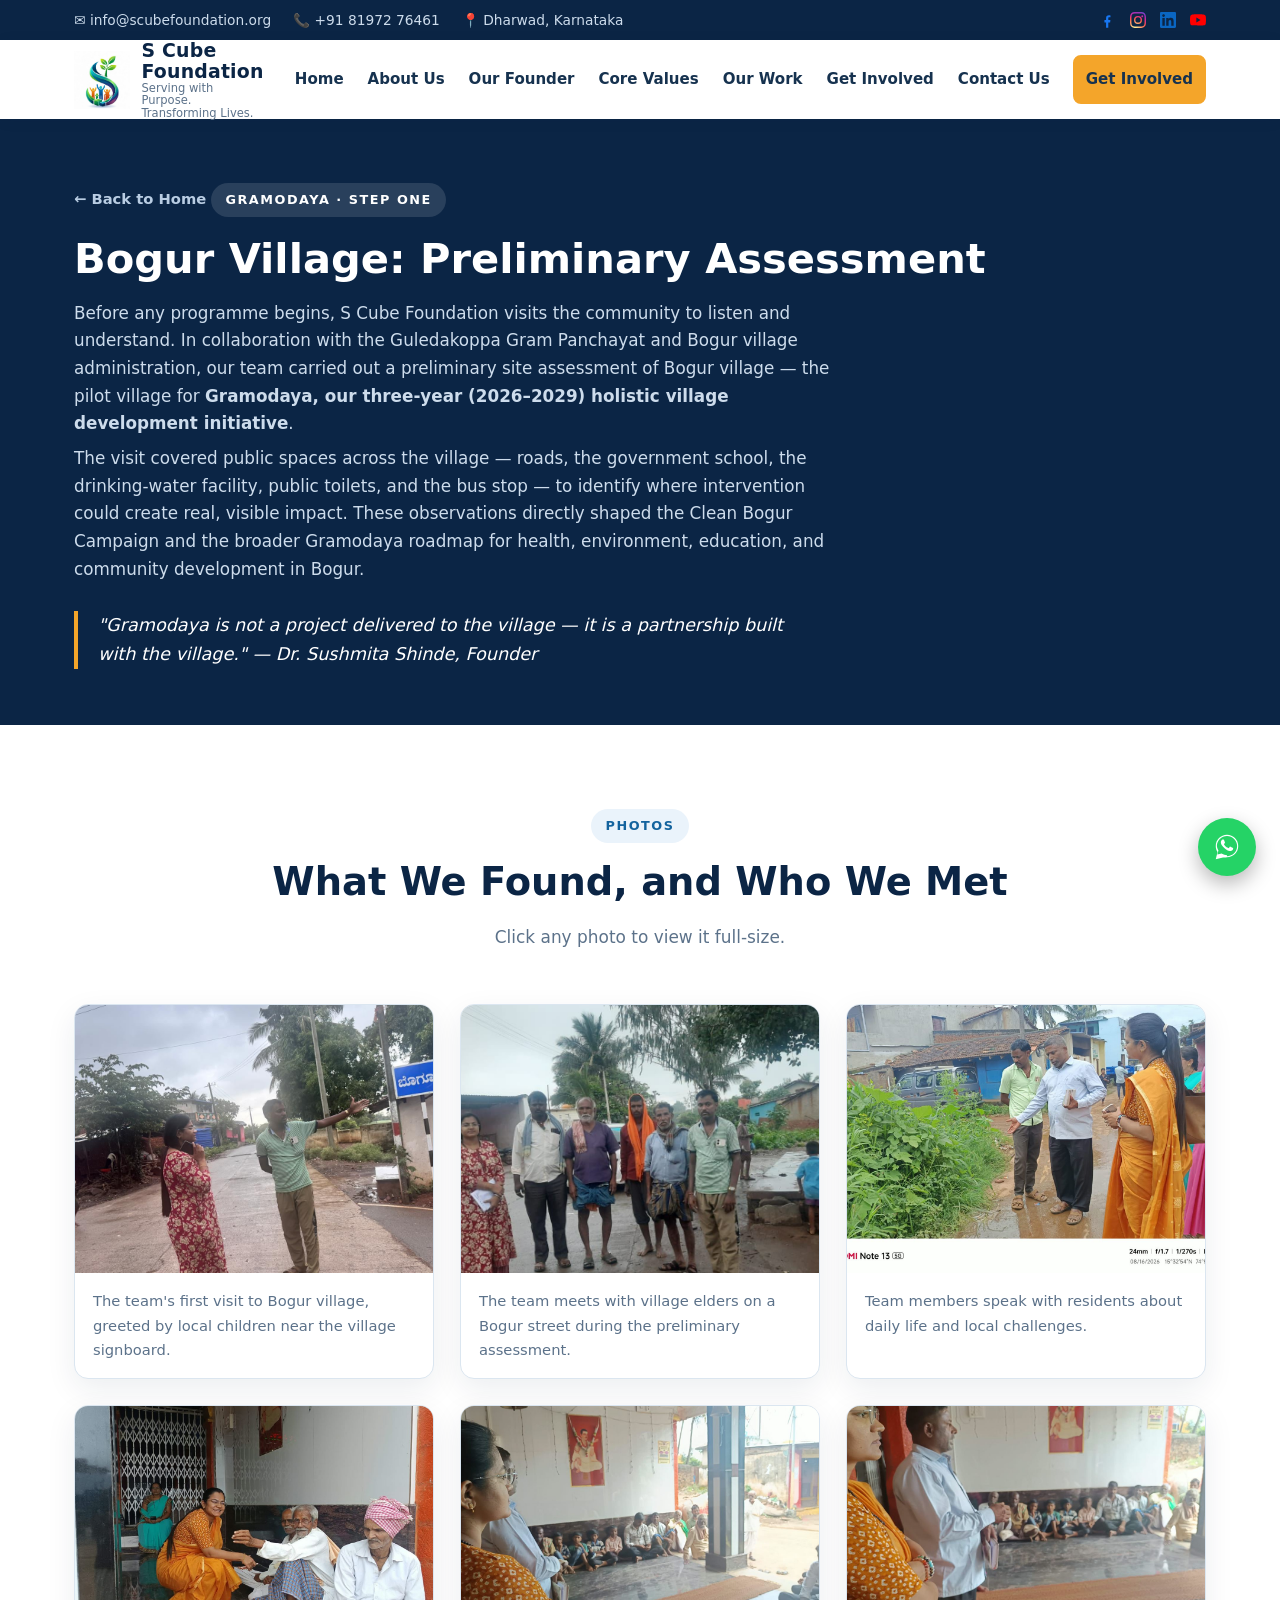
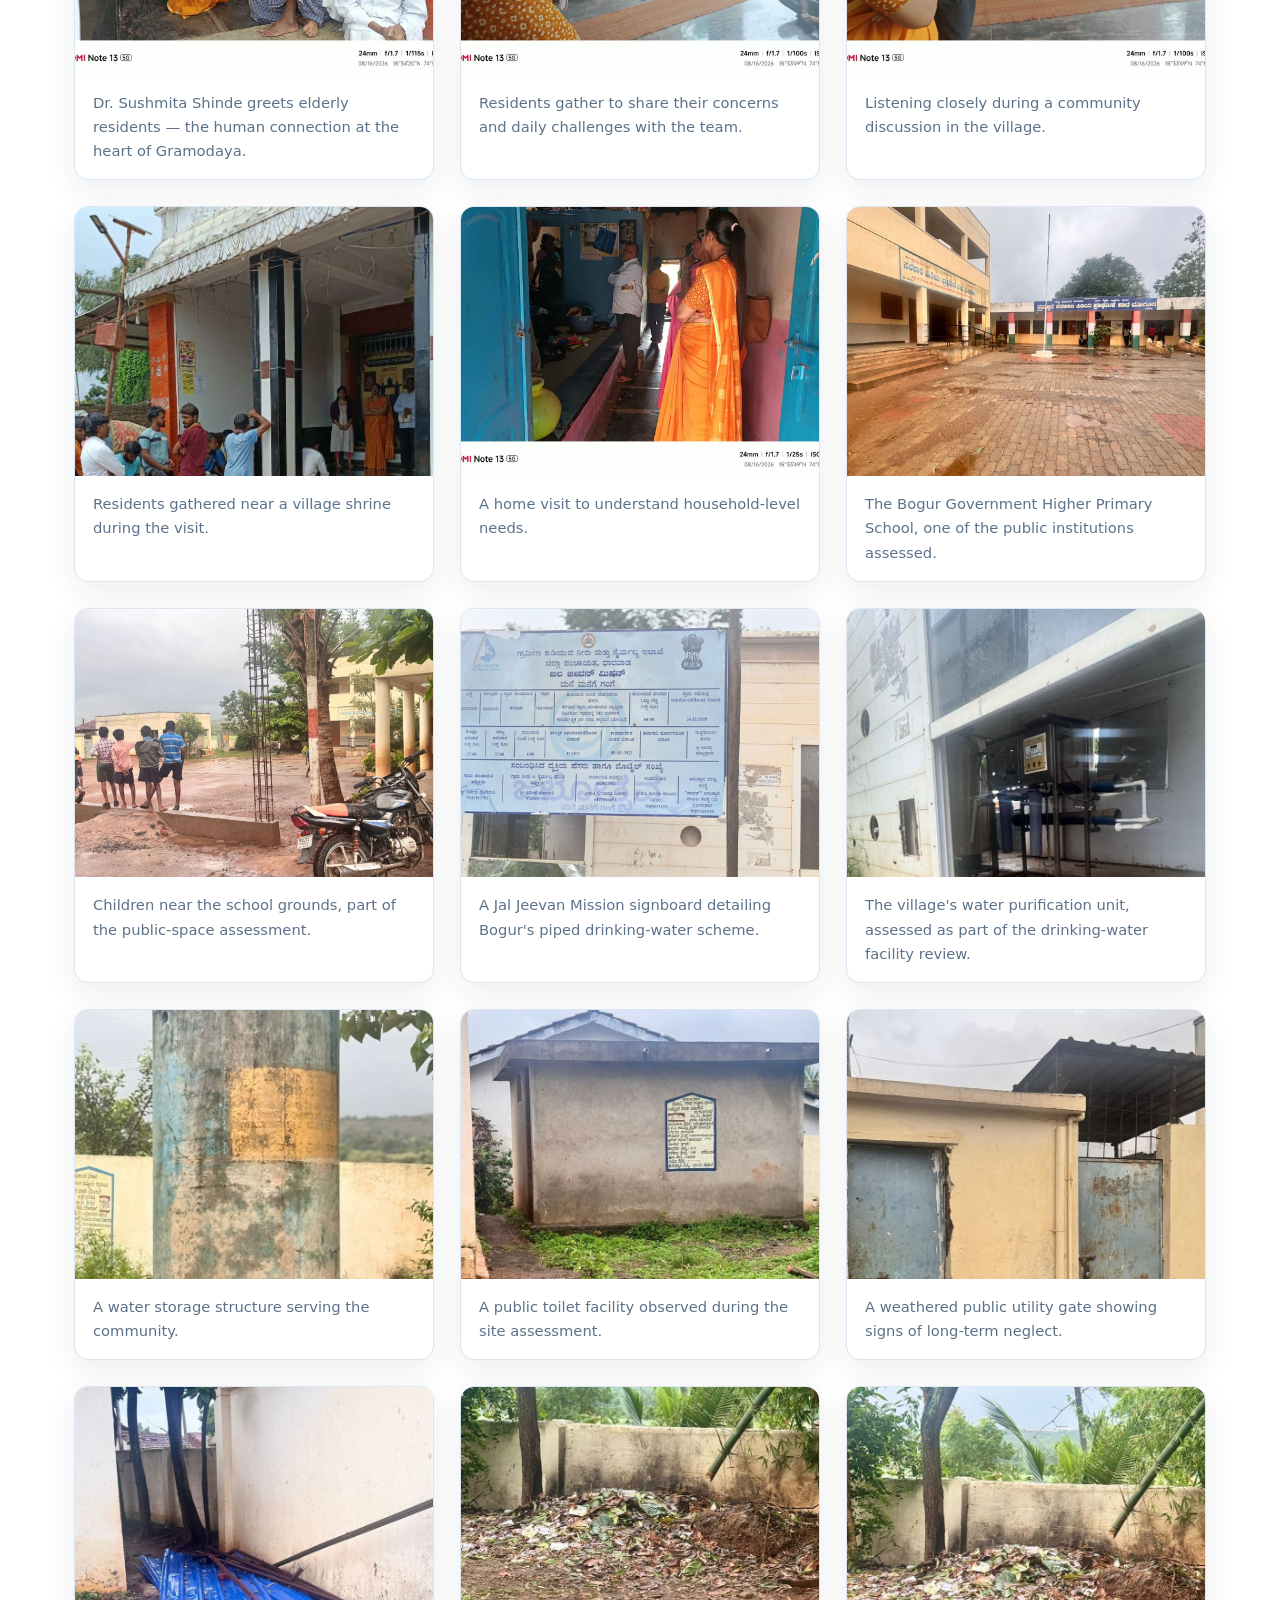
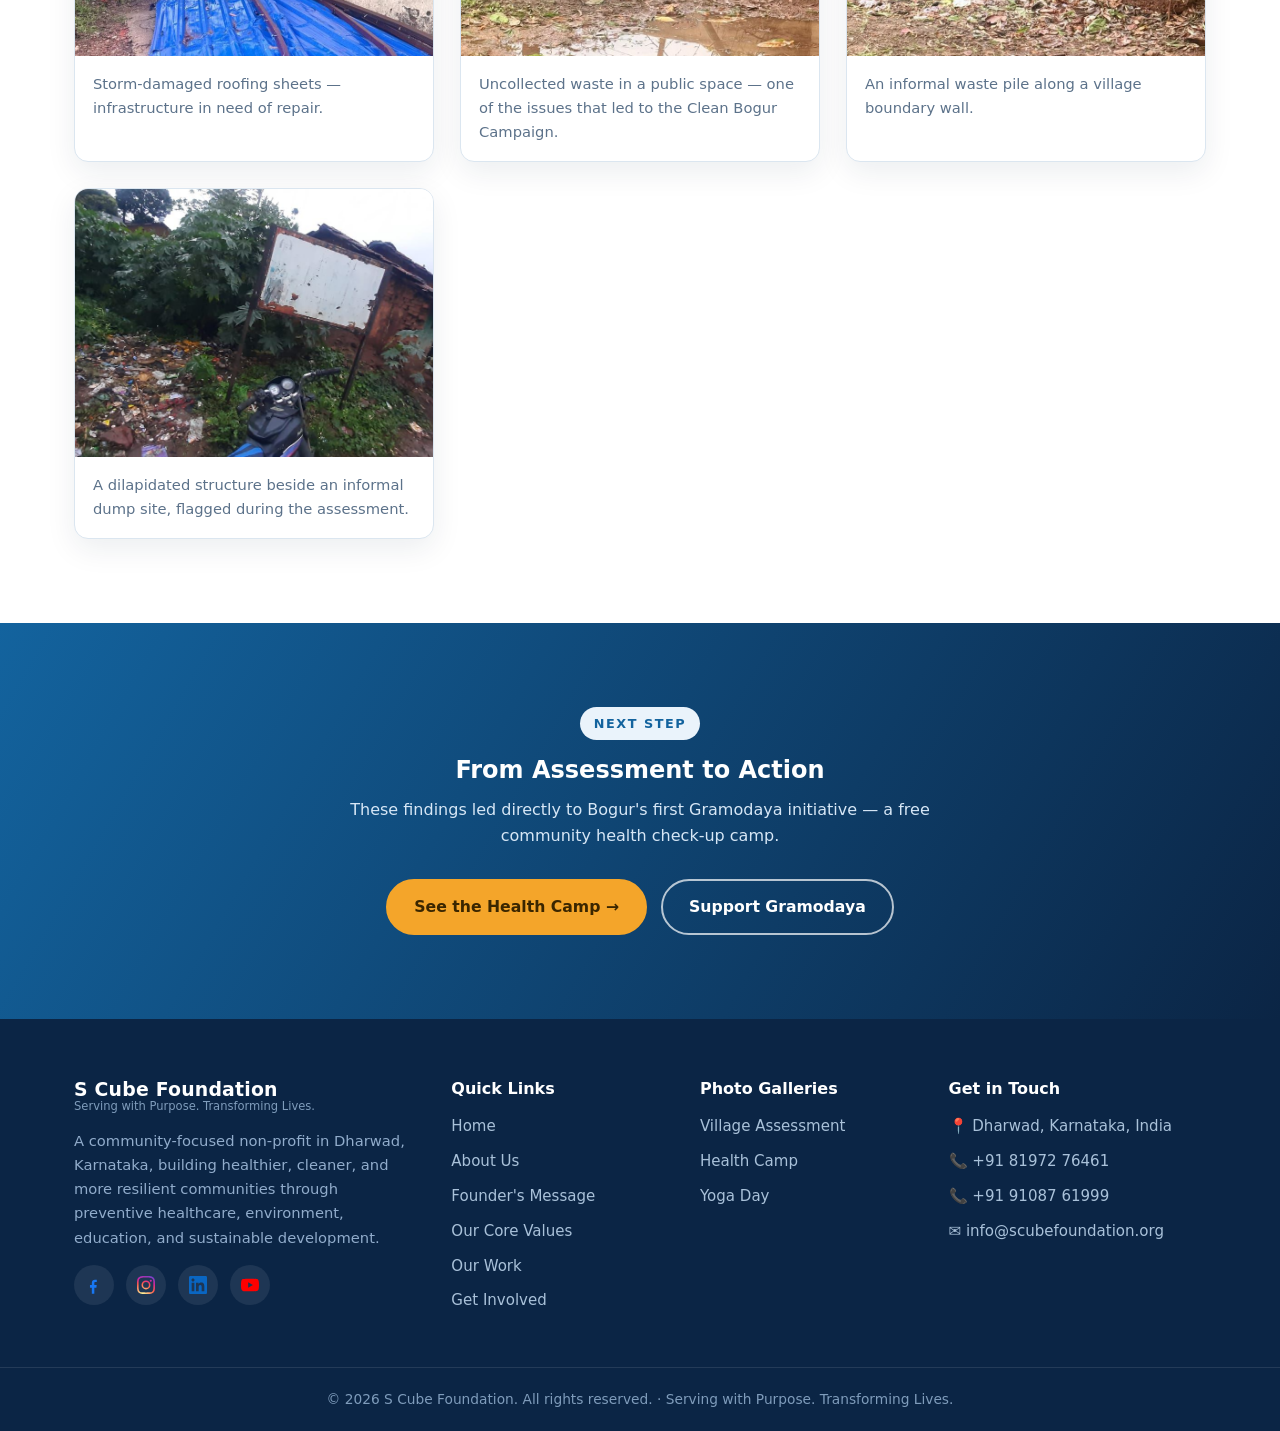
==== commit 52ca05fd: "Add WhatsApp contact: floating chat button and Share Your Interest form Floating wa.me button on all" ====
--- a/gramodaya-assessment.html
+++ b/gramodaya-assessment.html
@@ -251,6 +251,11 @@
     <div class="lightbox__counter" id="lightboxCounter"></div>
   </div>
 
+  <!-- WhatsApp floating button -->
+  <a class="whatsapp-float" href="https://wa.me/919108761999?text=Hi%20S%20Cube%20Foundation%2C%20I%27d%20like%20to%20know%20more%20about%20your%20work." target="_blank" rel="noopener" aria-label="Chat with us on WhatsApp">
+    <svg viewBox="0 0 32 32" aria-hidden="true"><path d="M16.001 3C9.373 3 4 8.373 4 15c0 2.37.694 4.577 1.887 6.428L4 29l7.754-1.853A11.94 11.94 0 0 0 16.001 27C22.63 27 28 21.627 28 15S22.63 3 16.001 3zm0 21.818c-1.956 0-3.775-.57-5.308-1.552l-.38-.24-4.6 1.1 1.127-4.482-.248-.395A9.76 9.76 0 0 1 5.2 15c0-5.964 4.837-10.8 10.801-10.8 5.963 0 10.8 4.836 10.8 10.8s-4.837 10.818-10.8 10.818zm5.914-8.1c-.323-.162-1.91-.943-2.206-1.05-.296-.108-.512-.162-.728.162-.216.323-.835 1.05-1.024 1.265-.188.216-.377.243-.7.081-.323-.162-1.364-.503-2.598-1.603-.96-.856-1.608-1.913-1.797-2.236-.188-.323-.02-.498.142-.66.146-.145.323-.377.485-.566.162-.188.216-.323.323-.539.108-.216.054-.404-.027-.566-.081-.162-.728-1.754-.997-2.401-.262-.63-.528-.545-.728-.555l-.62-.011c-.216 0-.566.081-.862.404-.296.323-1.13 1.104-1.13 2.693s1.157 3.123 1.318 3.339c.162.216 2.277 3.476 5.517 4.876.771.333 1.372.532 1.841.681.773.246 1.477.211 2.034.128.62-.093 1.91-.78 2.179-1.534.27-.754.27-1.4.189-1.534-.08-.135-.296-.216-.619-.378z"/></svg>
+  </a>
+
   <script src="js/main.js"></script>
 </body>
 </html>
--- a/css/styles.css
+++ b/css/styles.css
@@ -432,6 +432,36 @@
 .cta .section__title, .cta h2 { color: #fff; }
 .cta__lead { color: #d7e7f6; max-width: 640px; margin: 0 auto 30px; }
 .cta__actions { display: flex; gap: 14px; flex-wrap: wrap; justify-content: center; }
+
+/* ---------- WhatsApp interest form ---------- */
+.whatsapp-form-wrap {
+  max-width: 560px; margin: 48px auto 0; background: #fff; border-radius: var(--radius);
+  padding: 34px 36px; box-shadow: var(--shadow-lg); text-align: left;
+}
+.whatsapp-form h3 { color: var(--navy); font-size: 1.15rem; margin-bottom: 20px; text-align: center; }
+.whatsapp-form__row { display: flex; gap: 12px; }
+.whatsapp-form input,
+.whatsapp-form select,
+.whatsapp-form textarea {
+  width: 100%; padding: 12px 14px; border: 1px solid var(--line); border-radius: var(--radius-sm);
+  font-family: inherit; font-size: 0.95rem; color: var(--ink); margin-bottom: 12px; background: #fff;
+}
+.whatsapp-form textarea { resize: vertical; }
+.whatsapp-form__submit {
+  width: 100%; background: #25D366; border-color: #25D366; color: #fff; gap: 10px; margin-top: 4px;
+}
+.whatsapp-form__submit:hover { background: #1DA851; border-color: #1DA851; }
+.whatsapp-form__submit svg { width: 20px; height: 20px; fill: #fff; }
+
+/* ---------- Floating WhatsApp button ---------- */
+.whatsapp-float {
+  position: fixed; bottom: 24px; right: 24px; z-index: 450;
+  width: 58px; height: 58px; border-radius: 50%; background: #25D366;
+  display: grid; place-items: center; box-shadow: 0 8px 20px rgba(0,0,0,0.28);
+  transition: var(--transition);
+}
+.whatsapp-float svg { width: 30px; height: 30px; fill: #fff; }
+.whatsapp-float:hover { transform: scale(1.08); box-shadow: 0 10px 26px rgba(0,0,0,0.34); }
 
 /* ==========================================================================
    CONTACT + FOOTER
@@ -510,6 +540,10 @@
   .lightbox__arrow--next { right: 8px; }
   .lightbox__close { top: 10px; right: 10px; }
   .photo-grid { grid-template-columns: 1fr; }
+  .whatsapp-form__row { flex-direction: column; gap: 0; }
+  .whatsapp-form-wrap { padding: 26px 20px; }
+  .whatsapp-float { bottom: 16px; right: 16px; width: 52px; height: 52px; }
+  .whatsapp-float svg { width: 26px; height: 26px; }
 }
 
 /* ---------- Accessibility ---------- */
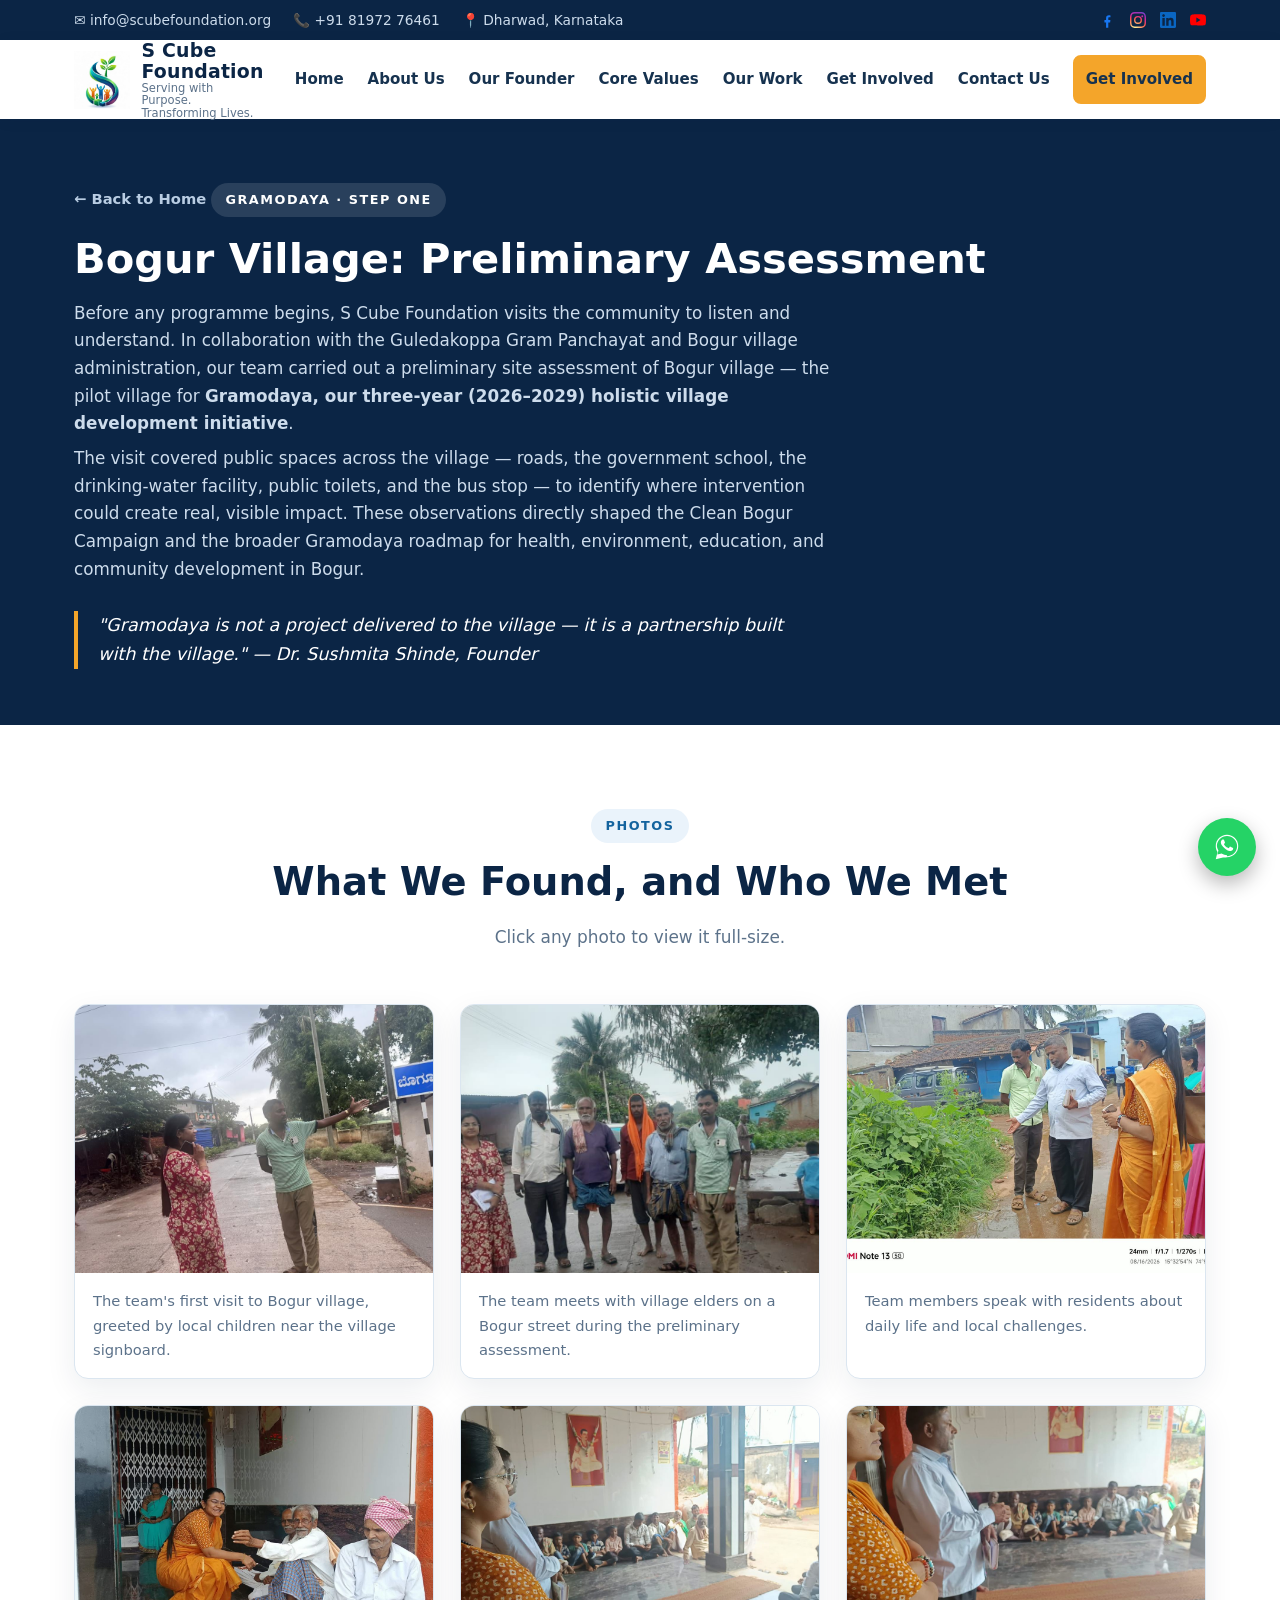
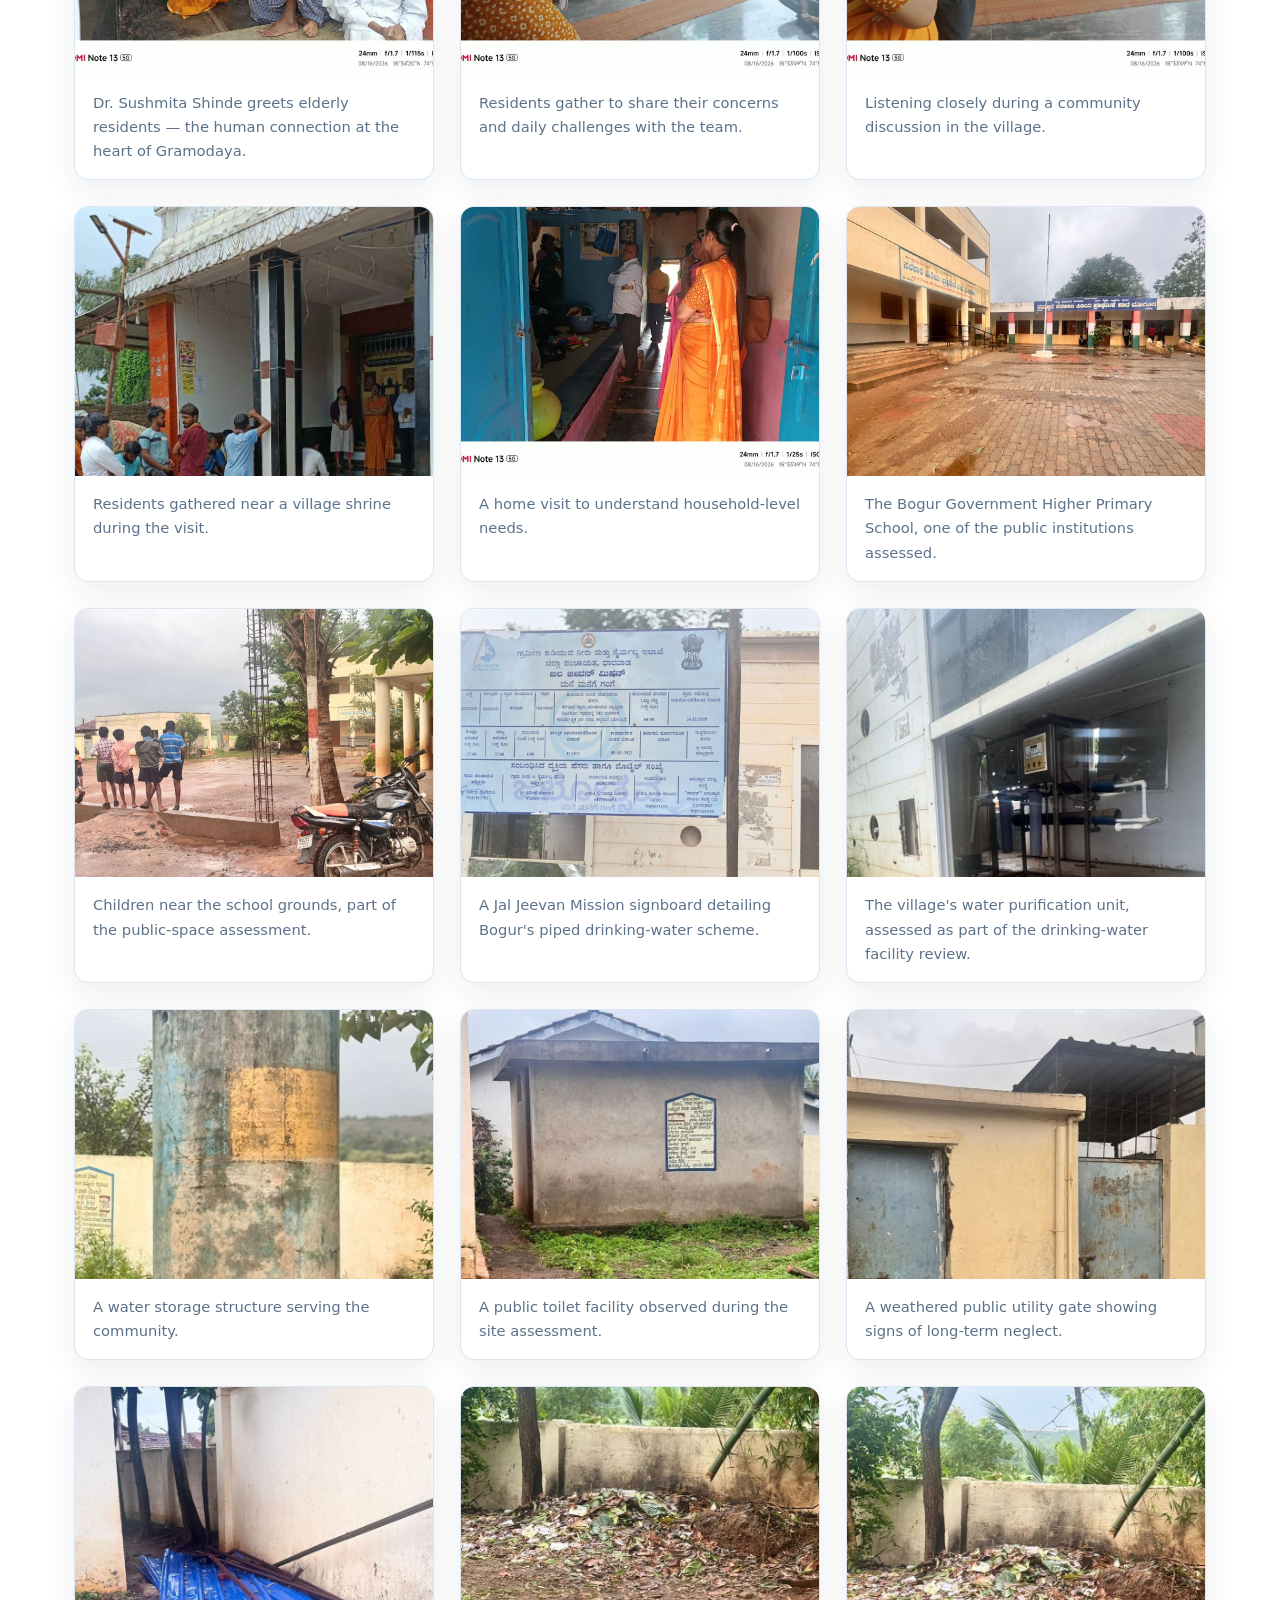
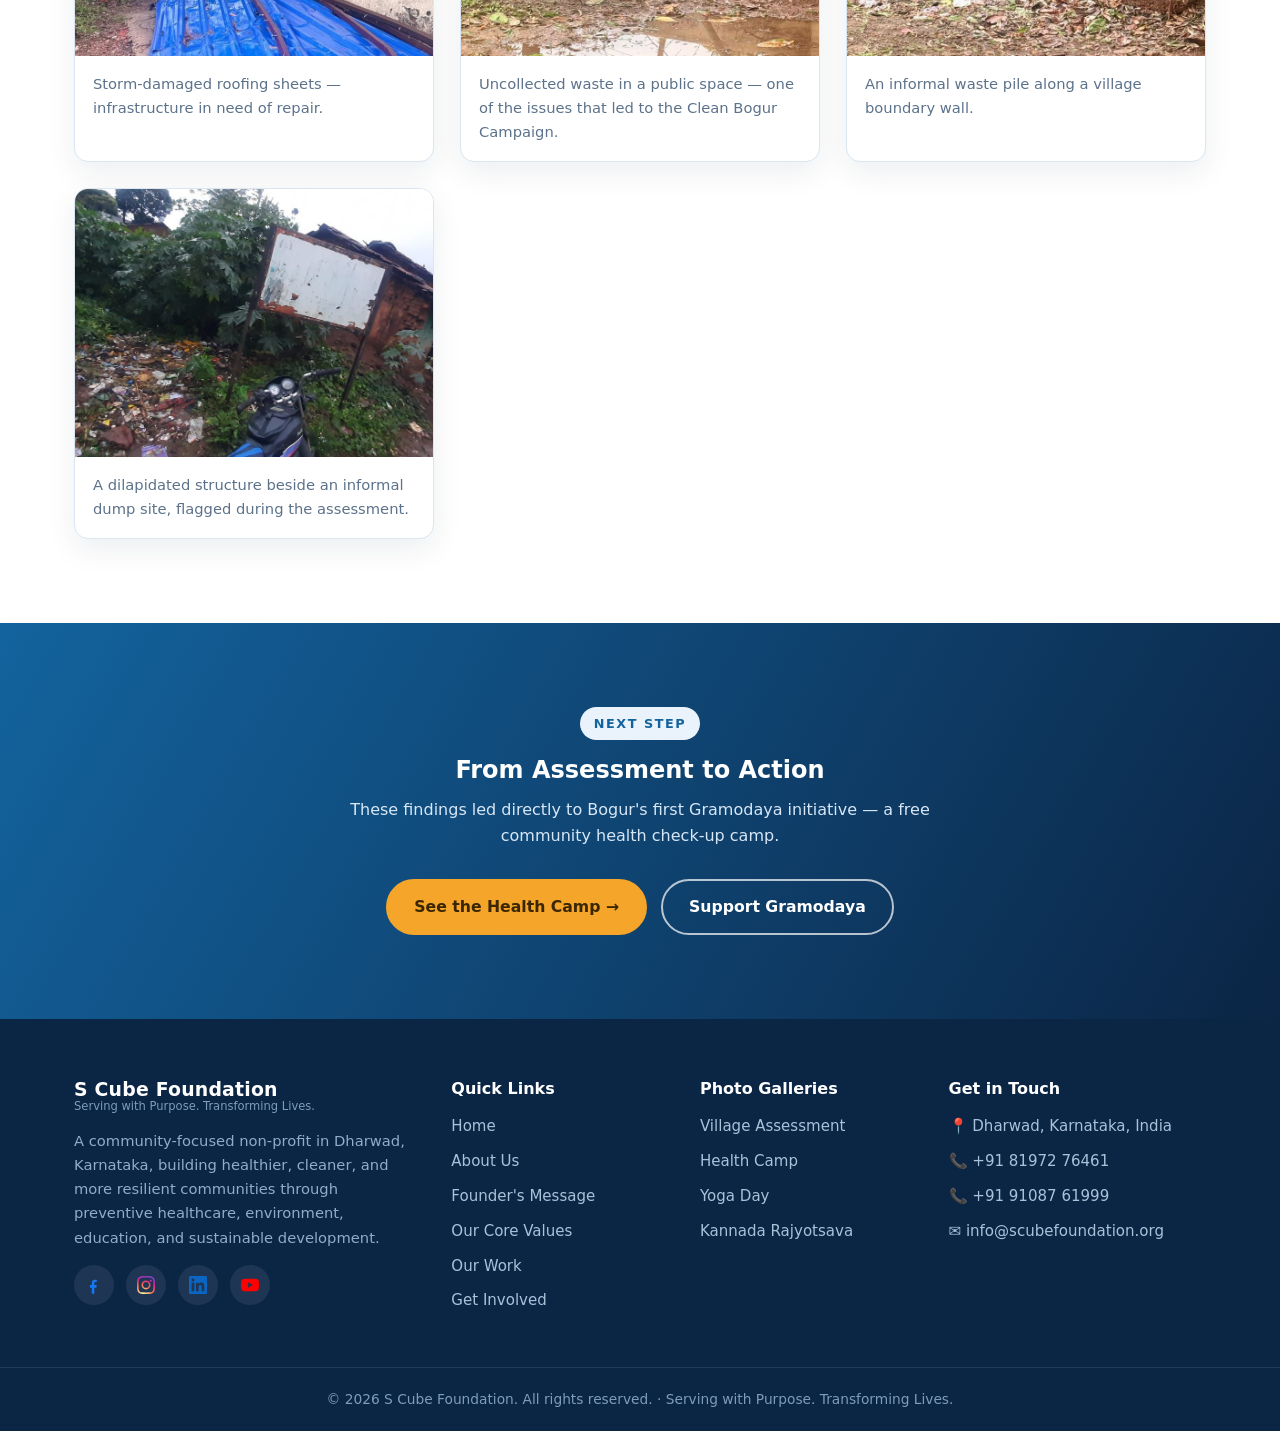
==== commit 1d0035b4: "Add Kannada Rajyotsava sapling distribution drive New Featured Initiative card and dedicated gallery" ====
--- a/gramodaya-assessment.html
+++ b/gramodaya-assessment.html
@@ -219,6 +219,7 @@
             <li><a href="gramodaya-assessment.html">Village Assessment</a></li>
             <li><a href="gramodaya-health-camp.html">Health Camp</a></li>
             <li><a href="yoga-day.html">Yoga Day</a></li>
+            <li><a href="rajyotsava.html">Kannada Rajyotsava</a></li>
           </ul>
         </div>
 
--- a/css/styles.css
+++ b/css/styles.css
@@ -135,6 +135,7 @@
   background-size: cover; background-position: center;
 }
 .hero__slide.is-active { opacity: 1; }
+.hero__slide--contain { background-size: contain; background-repeat: no-repeat; background-color: var(--navy); }
 .hero__slide::after {
   content: ""; position: absolute; inset: 0;
   background: linear-gradient(105deg, rgba(11,37,69,0.88) 0%, rgba(11,37,69,0.6) 45%, rgba(11,37,69,0.25) 100%);
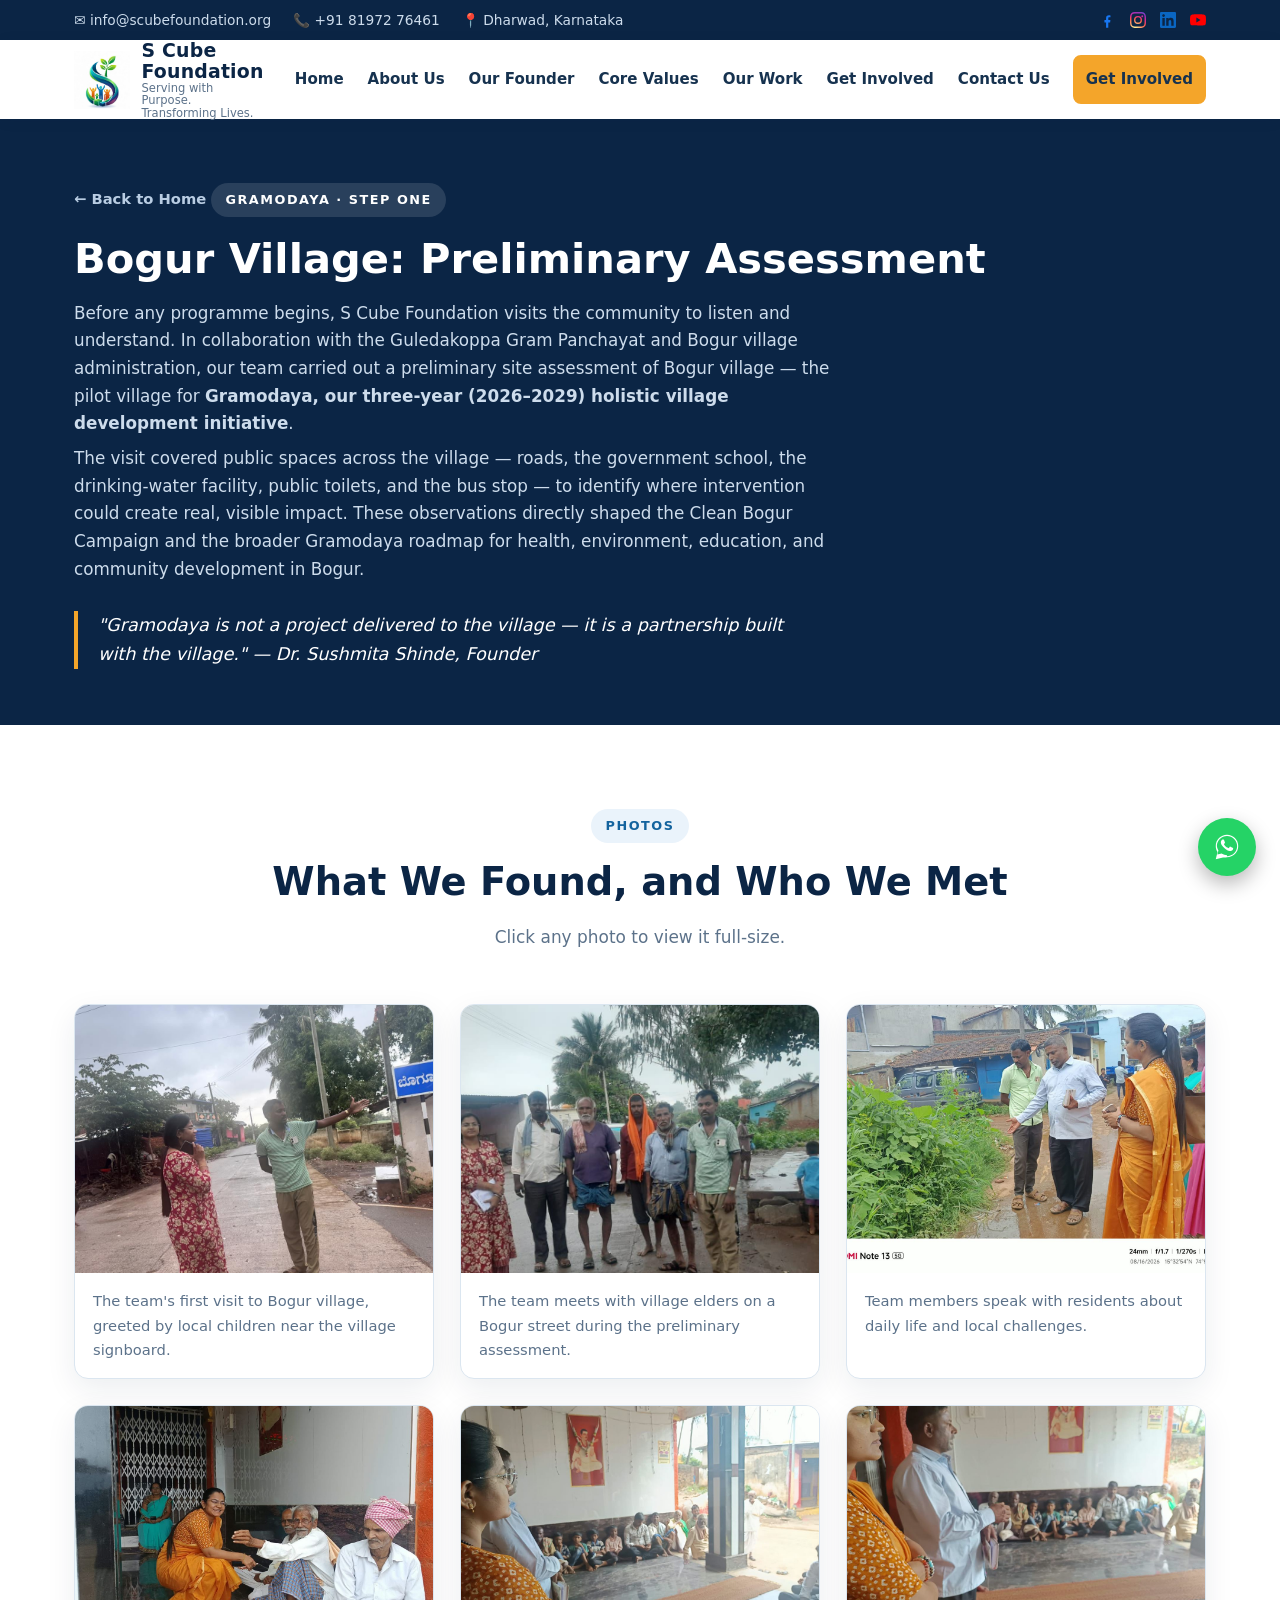
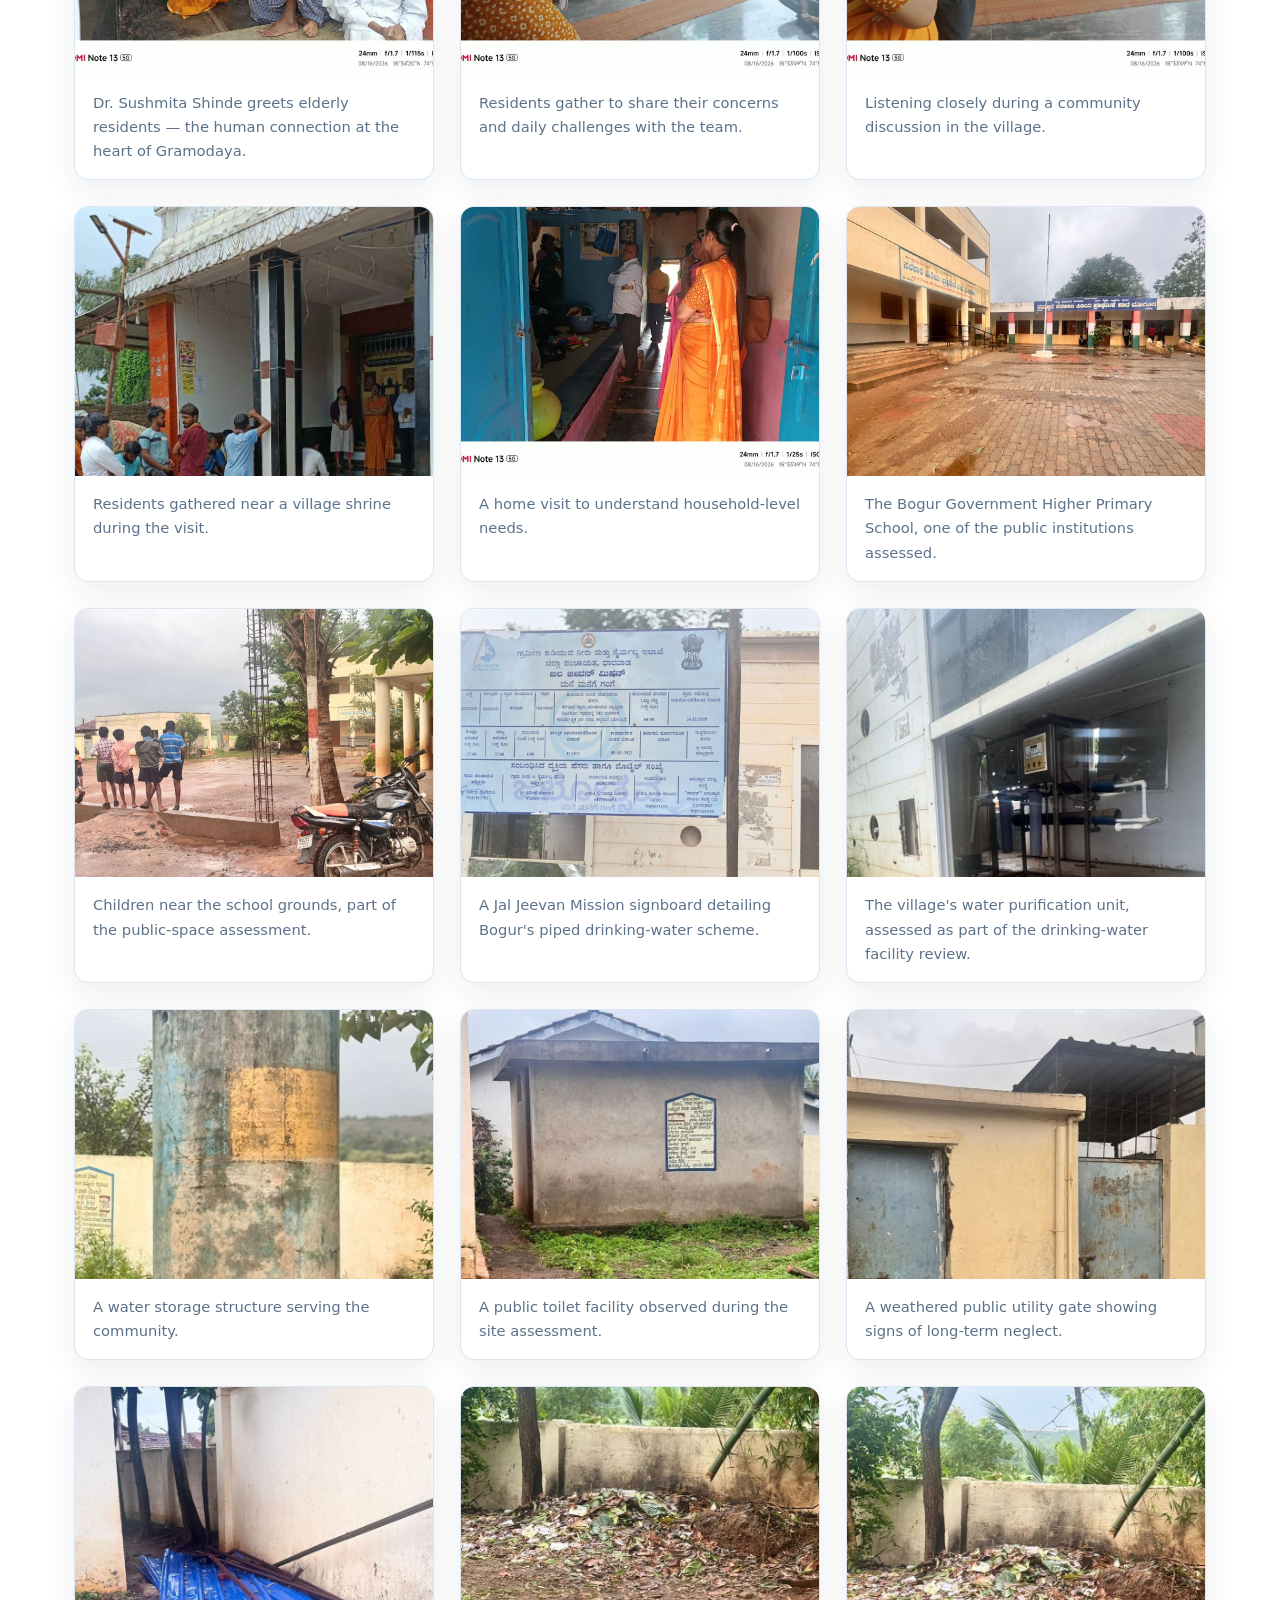
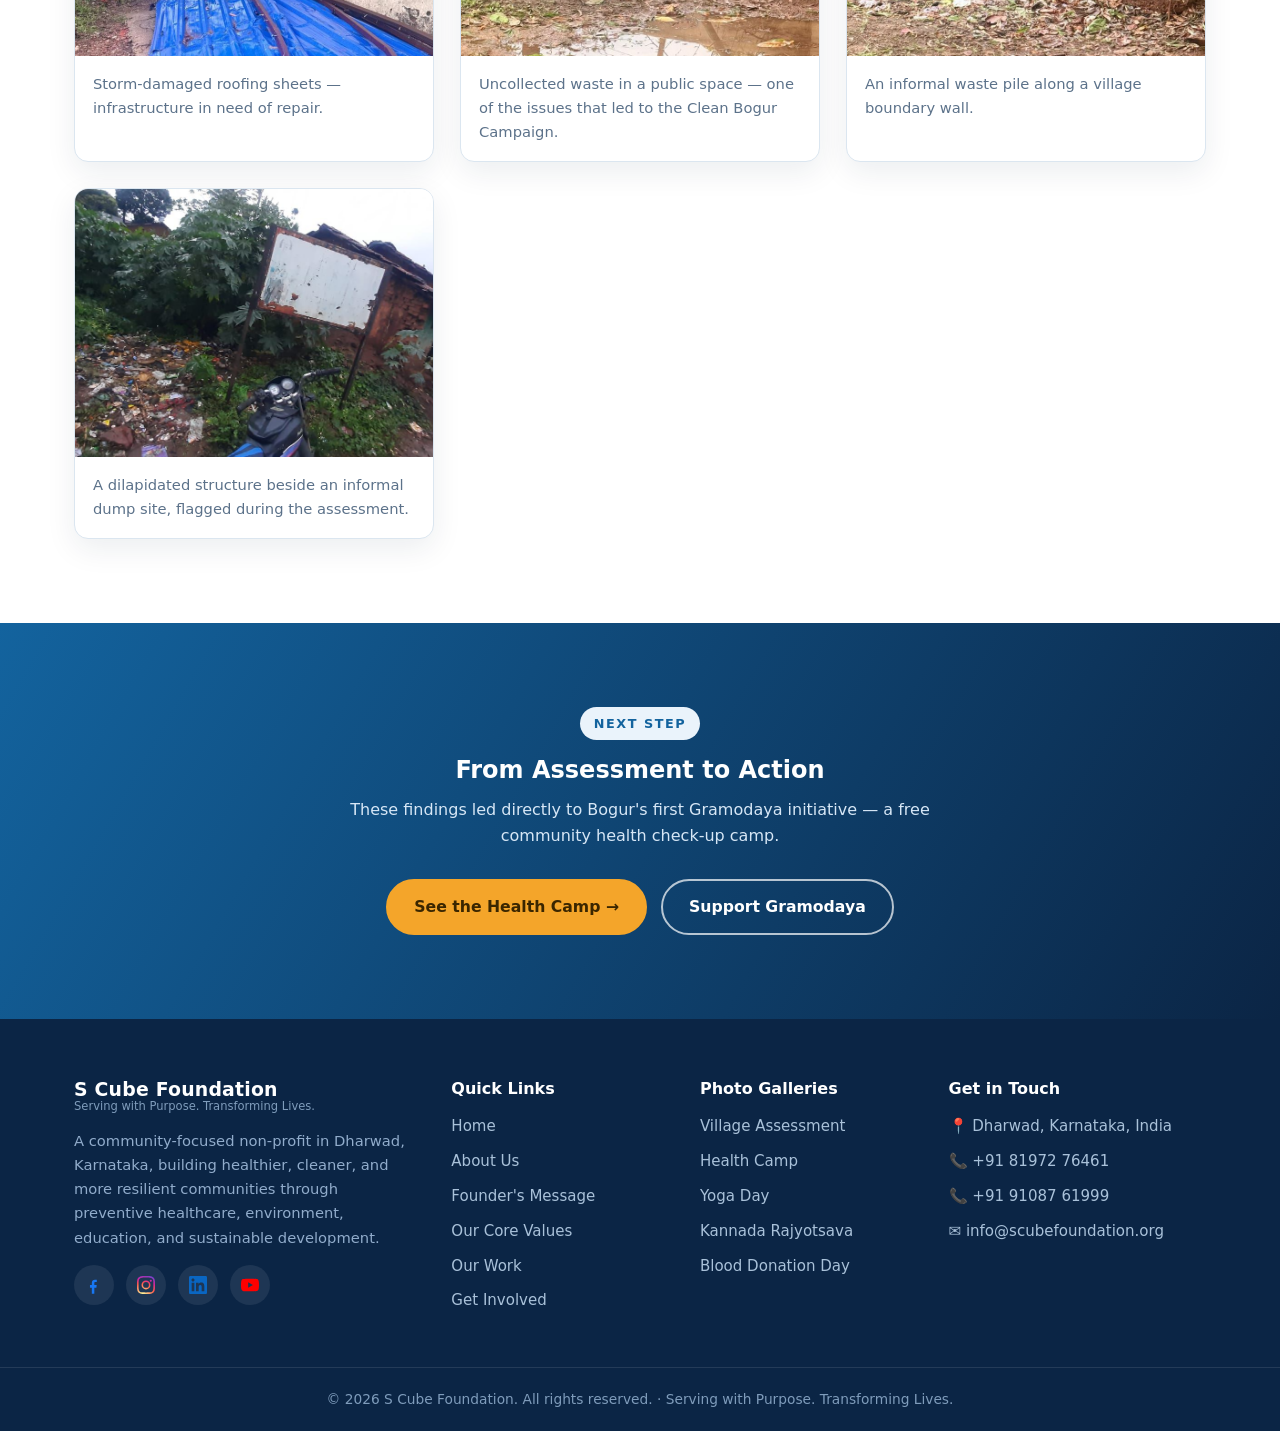
==== commit 2bd06e0c: "Add National Voluntary Blood Donation Day camp New Featured Initiative card and gallery page (8 phot" ====
--- a/gramodaya-assessment.html
+++ b/gramodaya-assessment.html
@@ -220,6 +220,7 @@
             <li><a href="gramodaya-health-camp.html">Health Camp</a></li>
             <li><a href="yoga-day.html">Yoga Day</a></li>
             <li><a href="rajyotsava.html">Kannada Rajyotsava</a></li>
+            <li><a href="blood-donation-day.html">Blood Donation Day</a></li>
           </ul>
         </div>
 
--- a/css/styles.css
+++ b/css/styles.css
@@ -379,6 +379,7 @@
 }
 .photo-grid__item:hover { transform: translateY(-4px); box-shadow: var(--shadow-lg); }
 .photo-grid__item img { width: 100%; aspect-ratio: 4/3; object-fit: cover; cursor: pointer; display: block; }
+.photo-grid--full .photo-grid__item img { aspect-ratio: auto; object-fit: contain; background: var(--sky); }
 .photo-grid__item p { padding: 16px 18px; margin: 0; color: var(--muted); font-size: 0.92rem; }
 
 /* ---------- Fullscreen lightbox ---------- */
